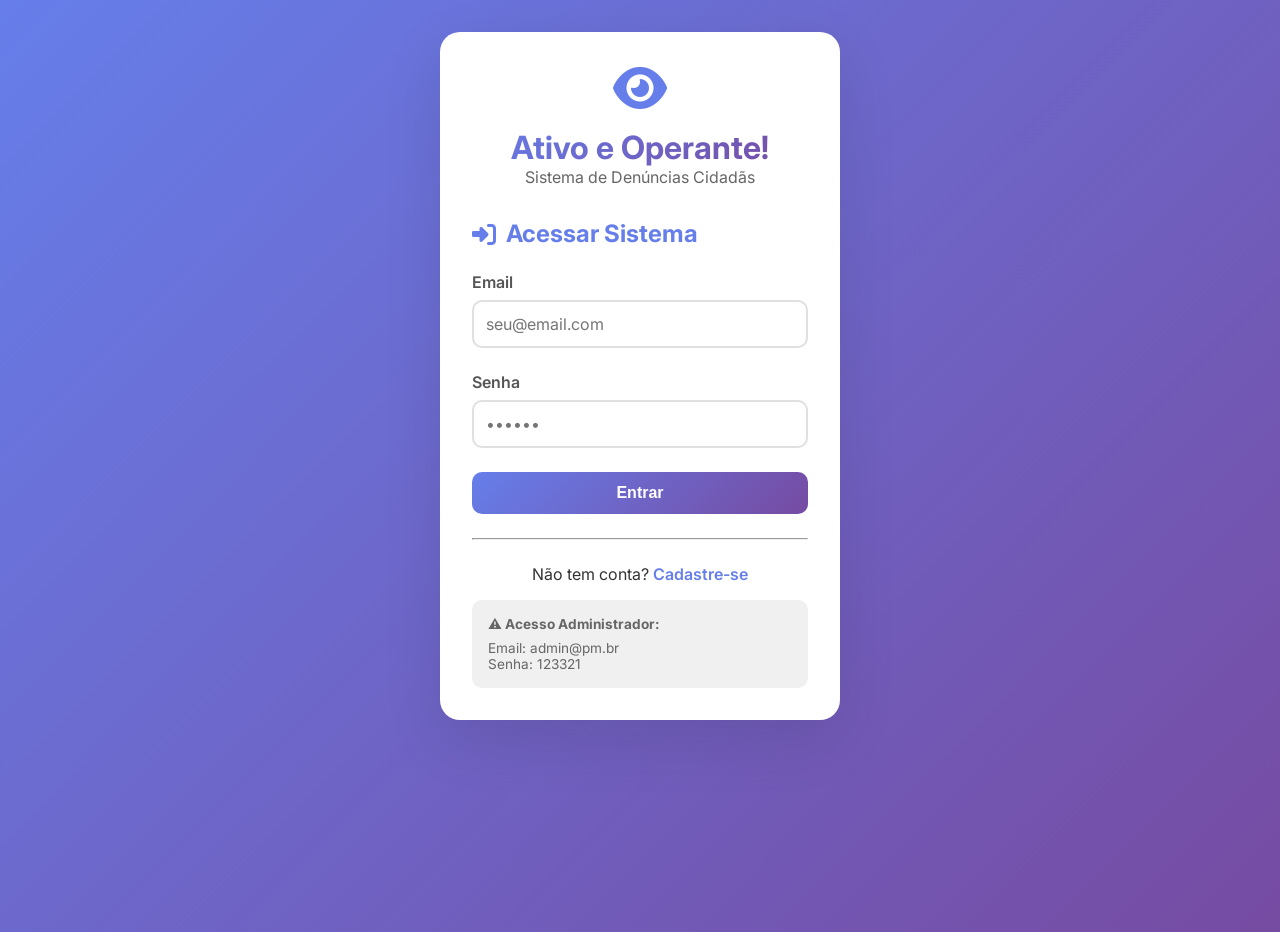
==== src/main/resources/static/index.html @ 414731d9 "feat: criação do front bem cru, preciso de validações dos campos e adição de fotos ao cadastrar denú" ====
<!DOCTYPE html>
<html lang="pt-BR">
<head>
    <meta charset="UTF-8">
    <meta name="viewport" content="width=device-width, initial-scale=1.0">
    <title>Ativo e Operante! - Login</title>
    <link href="https://fonts.googleapis.com/css2?family=Inter:wght@300;400;500;600;700;800&display=swap" rel="stylesheet">
    <link rel="stylesheet" href="https://cdnjs.cloudflare.com/ajax/libs/font-awesome/6.4.0/css/all.min.css">
    <link rel="stylesheet" href="css/style.css">
</head>
<body>
<div class="container">
    <div id="globalAlert" class="alert"></div>
    <div id="loading" class="loading hidden"><i class="fas fa-spinner"></i> Carregando...</div>

    <!-- Tela de Login -->
    <div id="loginScreen">
        <div class="card" style="max-width: 400px; margin: 0 auto;">
            <div style="text-align: center; margin-bottom: 2rem;">
                <i class="fas fa-eye" style="font-size: 3rem; color: #667eea;"></i>
                <h1 style="margin-top: 1rem; background: linear-gradient(135deg, #667eea 0%, #764ba2 100%); -webkit-background-clip: text; -webkit-text-fill-color: transparent;">Ativo e Operante!</h1>
                <p style="color: #666;">Sistema de Denúncias Cidadãs</p>
            </div>

            <h2 style="text-align: center; margin-bottom: 1.5rem;">
                <i class="fas fa-sign-in-alt"></i> Acessar Sistema
            </h2>

            <form id="loginForm">
                <div class="form-group">
                    <label>Email</label>
                    <input type="email" id="loginEmail" placeholder="seu@email.com" required>
                </div>
                <div class="form-group">
                    <label>Senha</label>
                    <input type="password" id="loginSenha" placeholder="••••••" required>
                </div>
                <button type="submit" class="btn-primary" style="width: 100%;">Entrar</button>
            </form>

            <hr style="margin: 1.5rem 0;">

            <p style="text-align: center;">
                Não tem conta? <a href="#" onclick="showRegister()" style="color: #667eea; text-decoration: none; font-weight: 600;">Cadastre-se</a>
            </p>

            <div style="margin-top: 1rem; padding: 1rem; background: #f0f0f0; border-radius: 10px; font-size: 0.85rem;">
                <p style="color: #666; margin-bottom: 0.5rem;"><strong>⚠️ Acesso Administrador:</strong></p>
                <p style="color: #666;">Email: admin@pm.br<br>Senha: 123321</p>
            </div>
        </div>
    </div>

    <!-- Tela de Cadastro -->
    <div id="registerScreen" class="hidden">
        <div class="card" style="max-width: 450px; margin: 0 auto;">
            <div style="text-align: center; margin-bottom: 2rem;">
                <i class="fas fa-user-plus" style="font-size: 3rem; color: #667eea;"></i>
                <h2 style="margin-top: 1rem; color: #667eea;">Cadastro de Cidadão</h2>
            </div>

            <form id="registerForm">
                <div class="form-group">
                    <label>CPF</label>
                    <input type="text" id="registerCpf" placeholder="000.000.000-00" required
                           oninput="this.value = this.value.replace(/[^0-9]/g, '').replace(/(\d{3})(\d{3})(\d{3})(\d{2})/, '$1.$2.$3-$4')"
                           maxlength="14">
                </div>
                <div class="form-group">
                    <label>Email</label>
                    <input type="email" id="registerEmail" placeholder="seu@email.com" required>
                </div>
                <div class="form-group">
                    <label>Senha</label>
                    <input type="password" id="registerSenha" placeholder="••••••" required>
                </div>
                <div class="form-group">
                    <label>Confirmar Senha</label>
                    <input type="password" id="registerConfirmSenha" placeholder="••••••" required>
                </div>
                <button type="submit" class="btn-primary" style="width: 100%;">Cadastrar</button>
            </form>

            <hr style="margin: 1.5rem 0;">

            <p style="text-align: center;">
                Já tem conta? <a href="#" onclick="showLogin()" style="color: #667eea; text-decoration: none; font-weight: 600;">Faça login</a>
            </p>
        </div>
    </div>
</div>

<script src="js/utils.js"></script>
<script src="js/api.js"></script>
<script src="js/auth.js"></script>
<script>
    // Controle de telas
    function showLogin() {
        document.getElementById('loginScreen').classList.remove('hidden');
        document.getElementById('registerScreen').classList.add('hidden');
    }

    function showRegister() {
        document.getElementById('loginScreen').classList.add('hidden');
        document.getElementById('registerScreen').classList.remove('hidden');
    }

    // Login
    document.getElementById('loginForm').addEventListener('submit', async (e) => {
        e.preventDefault();
        const email = document.getElementById('loginEmail').value;
        const senha = document.getElementById('loginSenha').value;
        await login(email, senha);
    });

    // Cadastro
    document.getElementById('registerForm').addEventListener('submit', async (e) => {
        e.preventDefault();
        const cpf = document.getElementById('registerCpf').value.replace(/[^0-9]/g, '');
        const email = document.getElementById('registerEmail').value;
        const senha = document.getElementById('registerSenha').value;
        const confirmSenha = document.getElementById('registerConfirmSenha').value;

        if (senha !== confirmSenha) {
            showAlert('As senhas não coincidem!', 'error');
            return;
        }

        if (cpf.length !== 11) {
            showAlert('CPF inválido!', 'error');
            return;
        }

        await register(cpf, email, senha);
    });

    // Verificar se já está logado
    const savedToken = localStorage.getItem('token');
    const savedEmail = localStorage.getItem('userEmail');
    if (savedToken && savedEmail) {
        authToken = savedToken;
        userEmail = savedEmail;
        if (savedEmail === 'admin@pm.br') {
            window.location.href = 'admin.html';
        } else {
            window.location.href = 'cidadao.html';
        }
    }
</script>
</body>
</html>
---- src/main/resources/static/css/style.css ----
* {
    margin: 0;
    padding: 0;
    box-sizing: border-box;
}

body {
    font-family: 'Inter', sans-serif;
    background: linear-gradient(135deg, #667eea 0%, #764ba2 100%);
    min-height: 100vh;
    color: #333;
}

/* Header */
.header {
    background: white;
    box-shadow: 0 2px 10px rgba(0,0,0,0.1);
    position: sticky;
    top: 0;
    z-index: 1000;
}

.nav-container {
    max-width: 1200px;
    margin: 0 auto;
    padding: 1rem 2rem;
    display: flex;
    justify-content: space-between;
    align-items: center;
}

.logo {
    display: flex;
    align-items: center;
    gap: 10px;
    font-size: 1.5rem;
    font-weight: 800;
    background: linear-gradient(135deg, #667eea 0%, #764ba2 100%);
    -webkit-background-clip: text;
    -webkit-text-fill-color: transparent;
    background-clip: text;
}

.logo i {
    font-size: 2rem;
    background: none;
    -webkit-text-fill-color: #667eea;
}

.nav-links {
    display: flex;
    gap: 2rem;
    align-items: center;
}

.nav-links a {
    text-decoration: none;
    color: #666;
    font-weight: 500;
    transition: color 0.3s;
    cursor: pointer;
}

.nav-links a:hover {
    color: #667eea;
}

.btn-logout {
    background: #f44336;
    color: white;
    border: none;
    padding: 0.5rem 1rem;
    border-radius: 8px;
    cursor: pointer;
    font-weight: 600;
    transition: transform 0.2s;
}

.btn-logout:hover {
    transform: translateY(-2px);
}

/* Container Principal */
.container {
    max-width: 1200px;
    margin: 2rem auto;
    padding: 0 2rem;
}

/* Cards e Forms */
.card {
    background: white;
    border-radius: 20px;
    padding: 2rem;
    box-shadow: 0 20px 60px rgba(0,0,0,0.1);
    margin-bottom: 2rem;
}

.card h2 {
    color: #667eea;
    margin-bottom: 1.5rem;
    display: flex;
    align-items: center;
    gap: 10px;
}

.form-group {
    margin-bottom: 1.5rem;
}

label {
    display: block;
    margin-bottom: 0.5rem;
    font-weight: 600;
    color: #555;
}

input, select, textarea {
    width: 100%;
    padding: 0.75rem;
    border: 2px solid #e0e0e0;
    border-radius: 10px;
    font-size: 1rem;
    transition: border-color 0.3s;
    font-family: 'Inter', sans-serif;
}

input:focus, select:focus, textarea:focus {
    outline: none;
    border-color: #667eea;
}

textarea {
    resize: vertical;
    min-height: 100px;
}

.btn-primary {
    background: linear-gradient(135deg, #667eea 0%, #764ba2 100%);
    color: white;
    border: none;
    padding: 0.75rem 1.5rem;
    border-radius: 10px;
    font-size: 1rem;
    font-weight: 600;
    cursor: pointer;
    transition: transform 0.2s;
}

.btn-primary:hover {
    transform: translateY(-2px);
}

.btn-danger {
    background: #f44336;
    color: white;
    border: none;
    padding: 0.5rem 1rem;
    border-radius: 8px;
    cursor: pointer;
    font-size: 0.9rem;
    transition: transform 0.2s;
}

.btn-danger:hover {
    transform: translateY(-2px);
}

.btn-info {
    background: #2196F3;
    color: white;
    border: none;
    padding: 0.5rem 1rem;
    border-radius: 8px;
    cursor: pointer;
    font-size: 0.9rem;
    transition: transform 0.2s;
}

.btn-info:hover {
    transform: translateY(-2px);
}

.btn-secondary {
    background: #6c757d;
    color: white;
    border: none;
    padding: 0.5rem 1rem;
    border-radius: 8px;
    cursor: pointer;
    font-size: 0.9rem;
    transition: transform 0.2s;
}

/* Grid de Denúncias */
.denuncias-grid {
    display: grid;
    grid-template-columns: repeat(auto-fill, minmax(350px, 1fr));
    gap: 1.5rem;
    margin-top: 1rem;
}

.denuncia-card {
    background: #f8f9fa;
    border-radius: 15px;
    padding: 1.5rem;
    border-left: 5px solid #667eea;
    transition: transform 0.3s;
}

.denuncia-card:hover {
    transform: translateY(-5px);
    box-shadow: 0 10px 30px rgba(0,0,0,0.1);
}

.urgencia {
    display: inline-block;
    padding: 0.25rem 0.75rem;
    border-radius: 20px;
    font-size: 0.85rem;
    font-weight: 600;
    margin-bottom: 1rem;
}

.urgencia-1 { background: #4caf50; color: white; }
.urgencia-2 { background: #8bc34a; color: white; }
.urgencia-3 { background: #ffc107; color: #333; }
.urgencia-4 { background: #ff9800; color: white; }
.urgencia-5 { background: #f44336; color: white; }

.denuncia-titulo {
    font-size: 1.2rem;
    font-weight: 700;
    margin-bottom: 0.5rem;
    color: #333;
}

.denuncia-descricao {
    color: #666;
    margin-bottom: 1rem;
    line-height: 1.5;
}

.denuncia-meta {
    font-size: 0.85rem;
    color: #999;
    margin-top: 1rem;
    padding-top: 1rem;
    border-top: 1px solid #e0e0e0;
}

.feedback {
    background: #e3f2fd;
    padding: 0.75rem;
    border-radius: 10px;
    margin-top: 1rem;
    font-size: 0.9rem;
    border-left: 3px solid #2196F3;
}

/* Alertas */
.alert {
    padding: 1rem;
    border-radius: 10px;
    margin-bottom: 1rem;
    display: none;
    animation: slideIn 0.3s ease;
}

@keyframes slideIn {
    from {
        transform: translateY(-20px);
        opacity: 0;
    }
    to {
        transform: translateY(0);
        opacity: 1;
    }
}

.alert-success {
    background: #d4edda;
    color: #155724;
    border: 1px solid #c3e6cb;
}

.alert-error {
    background: #f8d7da;
    color: #721c24;
    border: 1px solid #f5c6cb;
}

/* Modal */
.modal {
    display: none;
    position: fixed;
    top: 0;
    left: 0;
    width: 100%;
    height: 100%;
    background: rgba(0,0,0,0.5);
    z-index: 2000;
    justify-content: center;
    align-items: center;
    animation: fadeIn 0.3s ease;
}

@keyframes fadeIn {
    from { opacity: 0; }
    to { opacity: 1; }
}

.modal-content {
    background: white;
    padding: 2rem;
    border-radius: 20px;
    max-width: 500px;
    width: 90%;
    animation: slideUp 0.3s ease;
}

@keyframes slideUp {
    from {
        transform: translateY(50px);
        opacity: 0;
    }
    to {
        transform: translateY(0);
        opacity: 1;
    }
}

.modal-content h3 {
    margin-bottom: 1rem;
    color: #667eea;
}

.modal-buttons {
    display: flex;
    gap: 1rem;
    margin-top: 1rem;
}

/* Tabs */
.tabs {
    display: flex;
    gap: 1rem;
    border-bottom: 2px solid #e0e0e0;
    margin-bottom: 2rem;
}

.tab {
    padding: 0.75rem 1.5rem;
    cursor: pointer;
    border: none;
    background: none;
    font-weight: 600;
    color: #666;
    transition: all 0.3s;
}

.tab.active {
    color: #667eea;
    border-bottom: 2px solid #667eea;
    margin-bottom: -2px;
}

/* Loading */
.loading {
    text-align: center;
    padding: 2rem;
}

.loading i {
    font-size: 2rem;
    color: #667eea;
    animation: spin 1s linear infinite;
}

@keyframes spin {
    from { transform: rotate(0deg); }
    to { transform: rotate(360deg); }
}

.hidden {
    display: none;
}

/* Range Input */
input[type="range"] {
    width: calc(100% - 50px);
    display: inline-block;
    margin-right: 10px;
}

#urgenciaValue {
    display: inline-block;
    width: 40px;
    text-align: center;
    font-weight: bold;
    color: #667eea;
}

/* Responsive */
@media (max-width: 768px) {
    .nav-container {
        flex-direction: column;
        gap: 1rem;
    }

    .denuncias-grid {
        grid-template-columns: 1fr;
    }

    .tabs {
        flex-wrap: wrap;
    }

    .container {
        padding: 0 1rem;
    }
}

/* Stats Cards */
.stats-grid {
    display: grid;
    grid-template-columns: repeat(auto-fit, minmax(200px, 1fr));
    gap: 1rem;
    margin-bottom: 2rem;
}

.stat-card {
    background: linear-gradient(135deg, #667eea 0%, #764ba2 100%);
    color: white;
    padding: 1.5rem;
    border-radius: 15px;
    text-align: center;
}

.stat-card i {
    font-size: 2rem;
    margin-bottom: 0.5rem;
}

.stat-card .number {
    font-size: 2rem;
    font-weight: bold;
}

.stat-card .label {
    font-size: 0.9rem;
    opacity: 0.9;
}

/* Empty State */
.empty-state {
    text-align: center;
    padding: 3rem;
    color: #999;
}

.empty-state i {
    font-size: 4rem;
    margin-bottom: 1rem;
}
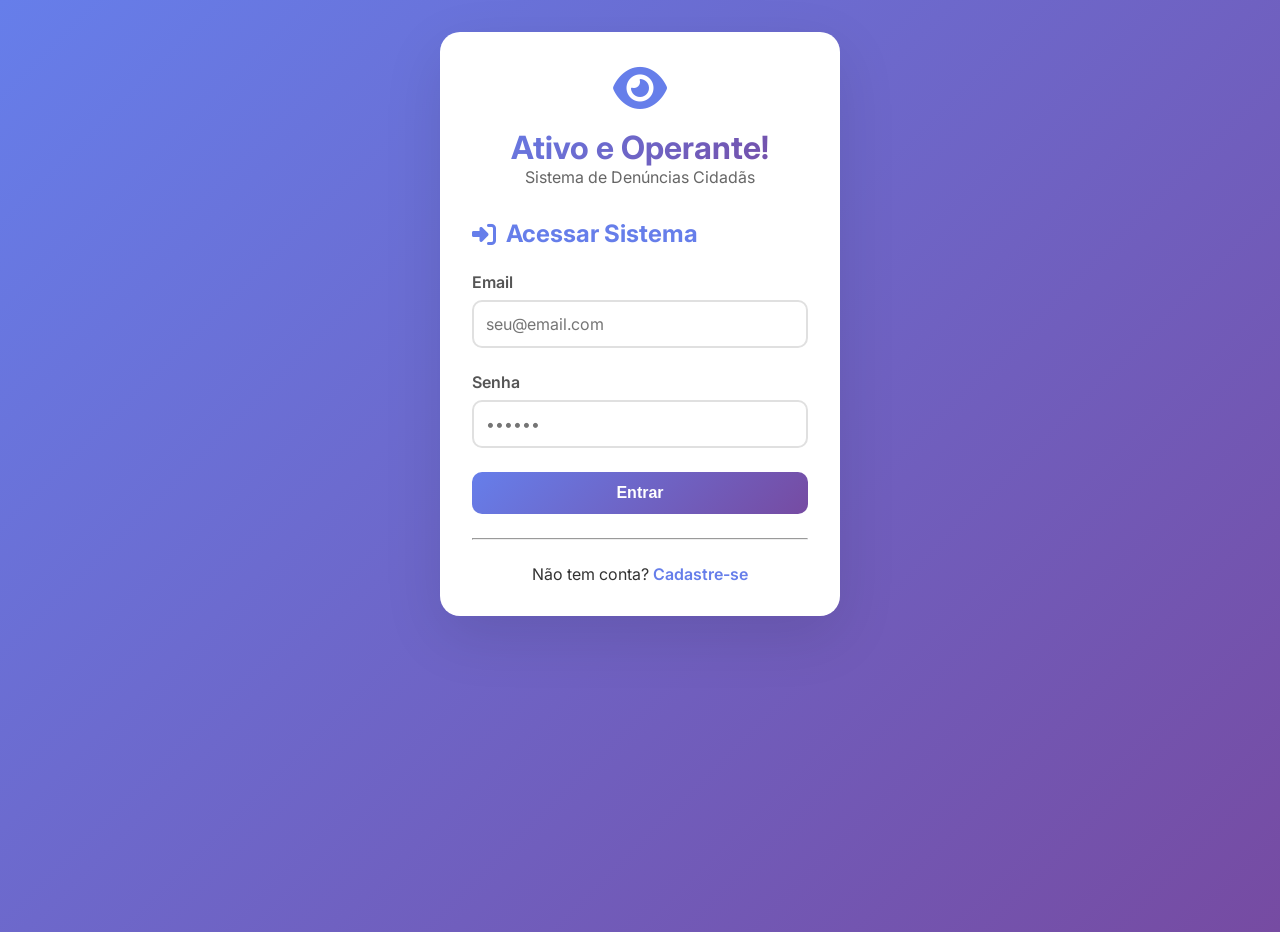
==== commit 0b4430f1: "feature: corrige alguns campos que estavam undefined e adiciona cadastro de fotos" ====
--- a/src/main/resources/static/index.html
+++ b/src/main/resources/static/index.html
@@ -43,11 +43,6 @@
             <p style="text-align: center;">
                 Não tem conta? <a href="#" onclick="showRegister()" style="color: #667eea; text-decoration: none; font-weight: 600;">Cadastre-se</a>
             </p>
-
-            <div style="margin-top: 1rem; padding: 1rem; background: #f0f0f0; border-radius: 10px; font-size: 0.85rem;">
-                <p style="color: #666; margin-bottom: 0.5rem;"><strong>⚠️ Acesso Administrador:</strong></p>
-                <p style="color: #666;">Email: admin@pm.br<br>Senha: 123321</p>
-            </div>
         </div>
     </div>
 
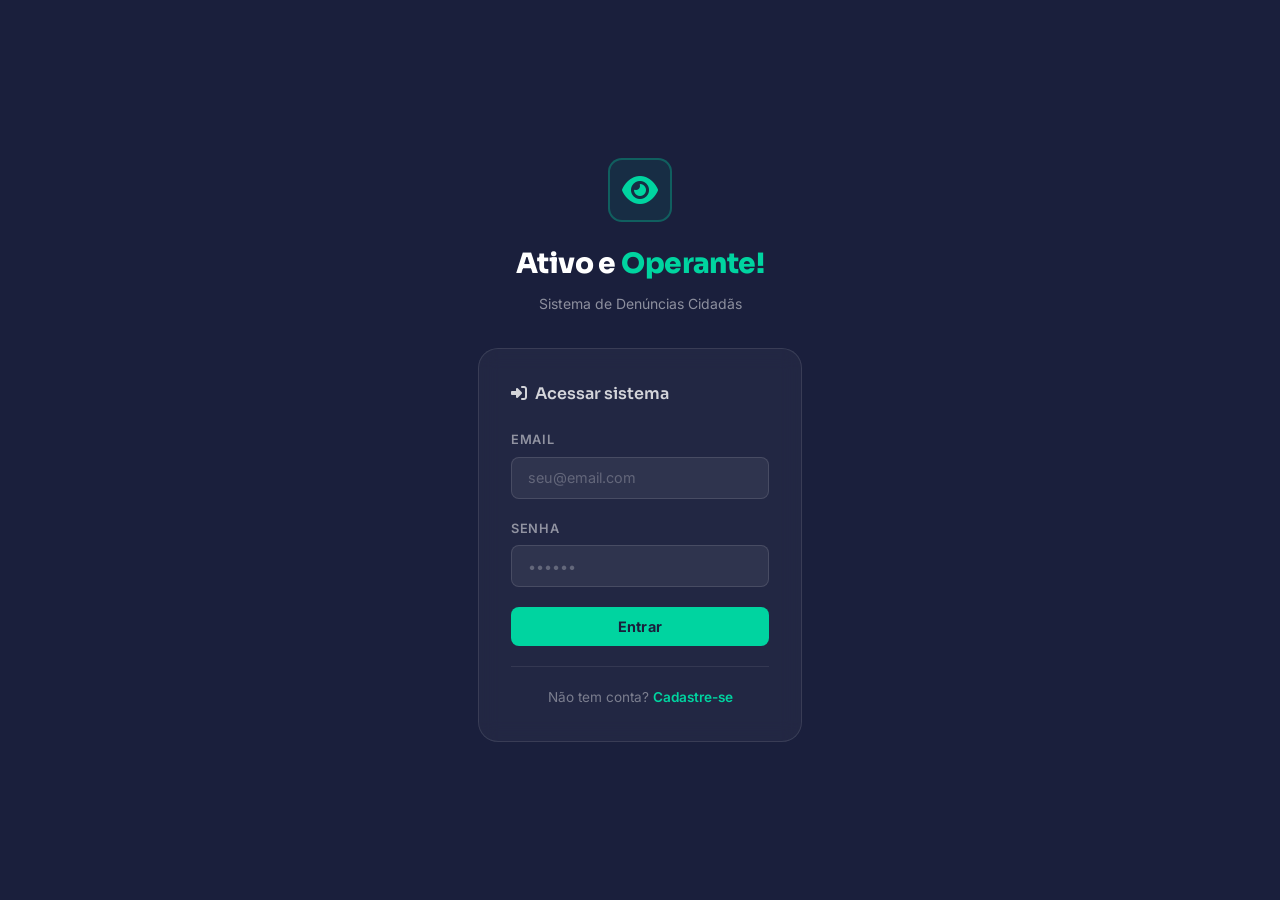
==== commit 7aeb0bb9: "style: refinando o css e html do projeto" ====
--- a/src/main/resources/static/index.html
+++ b/src/main/resources/static/index.html
@@ -3,29 +3,28 @@
 <head>
     <meta charset="UTF-8">
     <meta name="viewport" content="width=device-width, initial-scale=1.0">
-    <title>Ativo e Operante! - Login</title>
-    <link href="https://fonts.googleapis.com/css2?family=Inter:wght@300;400;500;600;700;800&display=swap" rel="stylesheet">
+    <title>Ativo e Operante!</title>
+    <link href="https://fonts.googleapis.com/css2?family=Sora:wght@400;600;700;800&family=Inter:wght@300;400;500;600&display=swap" rel="stylesheet">
     <link rel="stylesheet" href="https://cdnjs.cloudflare.com/ajax/libs/font-awesome/6.4.0/css/all.min.css">
     <link rel="stylesheet" href="css/style.css">
 </head>
-<body>
+<body class="login-page">
 <div class="container">
     <div id="globalAlert" class="alert"></div>
     <div id="loading" class="loading hidden"><i class="fas fa-spinner"></i> Carregando...</div>
 
-    <!-- Tela de Login -->
+    <!-- Login -->
     <div id="loginScreen">
-        <div class="card" style="max-width: 400px; margin: 0 auto;">
-            <div style="text-align: center; margin-bottom: 2rem;">
-                <i class="fas fa-eye" style="font-size: 3rem; color: #667eea;"></i>
-                <h1 style="margin-top: 1rem; background: linear-gradient(135deg, #667eea 0%, #764ba2 100%); -webkit-background-clip: text; -webkit-text-fill-color: transparent;">Ativo e Operante!</h1>
-                <p style="color: #666;">Sistema de Denúncias Cidadãs</p>
+        <div class="login-hero">
+            <div class="brand-icon">
+                <i class="fas fa-eye"></i>
             </div>
+            <h1>Ativo e <span>Operante!</span></h1>
+            <p>Sistema de Denúncias Cidadãs</p>
+        </div>
 
-            <h2 style="text-align: center; margin-bottom: 1.5rem;">
-                <i class="fas fa-sign-in-alt"></i> Acessar Sistema
-            </h2>
-
+        <div class="login-card">
+            <h2><i class="fas fa-sign-in-alt"></i> Acessar sistema</h2>
             <form id="loginForm">
                 <div class="form-group">
                     <label>Email</label>
@@ -35,25 +34,27 @@
                     <label>Senha</label>
                     <input type="password" id="loginSenha" placeholder="••••••" required>
                 </div>
-                <button type="submit" class="btn-primary" style="width: 100%;">Entrar</button>
+                <button type="submit" class="btn-primary">Entrar</button>
             </form>
 
-            <hr style="margin: 1.5rem 0;">
+            <hr>
 
-            <p style="text-align: center;">
-                Não tem conta? <a href="#" onclick="showRegister()" style="color: #667eea; text-decoration: none; font-weight: 600;">Cadastre-se</a>
-            </p>
+            <p>Não tem conta? <a href="#" onclick="showRegister()">Cadastre-se</a></p>
         </div>
     </div>
 
-    <!-- Tela de Cadastro -->
+    <!-- Cadastro -->
     <div id="registerScreen" class="hidden">
-        <div class="card" style="max-width: 450px; margin: 0 auto;">
-            <div style="text-align: center; margin-bottom: 2rem;">
-                <i class="fas fa-user-plus" style="font-size: 3rem; color: #667eea;"></i>
-                <h2 style="margin-top: 1rem; color: #667eea;">Cadastro de Cidadão</h2>
+        <div class="login-hero">
+            <div class="brand-icon">
+                <i class="fas fa-user-plus"></i>
             </div>
+            <h1>Criar <span>conta</span></h1>
+            <p>Cadastro de cidadão</p>
+        </div>
 
+        <div class="login-card">
+            <h2><i class="fas fa-id-card"></i> Seus dados</h2>
             <form id="registerForm">
                 <div class="form-group">
                     <label>CPF</label>
@@ -70,17 +71,15 @@
                     <input type="password" id="registerSenha" placeholder="••••••" required>
                 </div>
                 <div class="form-group">
-                    <label>Confirmar Senha</label>
+                    <label>Confirmar senha</label>
                     <input type="password" id="registerConfirmSenha" placeholder="••••••" required>
                 </div>
-                <button type="submit" class="btn-primary" style="width: 100%;">Cadastrar</button>
+                <button type="submit" class="btn-primary">Criar conta</button>
             </form>
 
-            <hr style="margin: 1.5rem 0;">
+            <hr>
 
-            <p style="text-align: center;">
-                Já tem conta? <a href="#" onclick="showLogin()" style="color: #667eea; text-decoration: none; font-weight: 600;">Faça login</a>
-            </p>
+            <p>Já tem conta? <a href="#" onclick="showLogin()">Fazer login</a></p>
         </div>
     </div>
 </div>
@@ -89,7 +88,6 @@
 <script src="js/api.js"></script>
 <script src="js/auth.js"></script>
 <script>
-    // Controle de telas
     function showLogin() {
         document.getElementById('loginScreen').classList.remove('hidden');
         document.getElementById('registerScreen').classList.add('hidden');
@@ -100,7 +98,6 @@
         document.getElementById('registerScreen').classList.remove('hidden');
     }
 
-    // Login
     document.getElementById('loginForm').addEventListener('submit', async (e) => {
         e.preventDefault();
         const email = document.getElementById('loginEmail').value;
@@ -108,7 +105,6 @@
         await login(email, senha);
     });
 
-    // Cadastro
     document.getElementById('registerForm').addEventListener('submit', async (e) => {
         e.preventDefault();
         const cpf = document.getElementById('registerCpf').value.replace(/[^0-9]/g, '');
@@ -116,30 +112,18 @@
         const senha = document.getElementById('registerSenha').value;
         const confirmSenha = document.getElementById('registerConfirmSenha').value;
 
-        if (senha !== confirmSenha) {
-            showAlert('As senhas não coincidem!', 'error');
-            return;
-        }
-
-        if (cpf.length !== 11) {
-            showAlert('CPF inválido!', 'error');
-            return;
-        }
+        if (senha !== confirmSenha) { showAlert('As senhas não coincidem!', 'error'); return; }
+        if (cpf.length !== 11) { showAlert('CPF inválido!', 'error'); return; }
 
         await register(cpf, email, senha);
     });
 
-    // Verificar se já está logado
     const savedToken = localStorage.getItem('token');
     const savedEmail = localStorage.getItem('userEmail');
     if (savedToken && savedEmail) {
         authToken = savedToken;
         userEmail = savedEmail;
-        if (savedEmail === 'admin@pm.br') {
-            window.location.href = 'admin.html';
-        } else {
-            window.location.href = 'cidadao.html';
-        }
+        window.location.href = savedEmail === 'admin@pm.br' ? 'admin.html' : 'cidadao.html';
     }
 </script>
 </body>
--- a/src/main/resources/static/css/style.css
+++ b/src/main/resources/static/css/style.css
@@ -1,465 +1,719 @@
-* {
-    margin: 0;
-    padding: 0;
-    box-sizing: border-box;
-}
+@import url('https://fonts.googleapis.com/css2?family=Sora:wght@400;600;700;800&family=Inter:wght@300;400;500;600&display=swap');
+
+/* ── Reset & Base ── */
+*, *::before, *::after { margin: 0; padding: 0; box-sizing: border-box; }
+
+:root {
+  --navy:      #1a1f3c;
+  --navy-mid:  #252b4a;
+  --navy-soft: #2e3660;
+  --accent:    #00d4a0;
+  --accent-dim:#00b389;
+  --accent-bg: rgba(0, 212, 160, 0.08);
+  --text-1:    #0f1123;
+  --text-2:    #4a5068;
+  --text-3:    #8b90a7;
+  --surface:   #ffffff;
+  --surface-2: #f5f6fa;
+  --surface-3: #eef0f8;
+  --border:    #e2e4f0;
+  --red:       #f04438;
+  --orange:    #f79009;
+  --yellow:    #eacd47;
+  --green-mid: #12b76a;
+  --blue:      #2e6ee6;
+  --radius-sm: 8px;
+  --radius-md: 14px;
+  --radius-lg: 20px;
+  --shadow-sm: 0 1px 4px rgba(26,31,60,.06);
+  --shadow-md: 0 4px 20px rgba(26,31,60,.10);
+  --shadow-lg: 0 12px 48px rgba(26,31,60,.14);
+}
+
+html { scroll-behavior: smooth; }
 
 body {
-    font-family: 'Inter', sans-serif;
-    background: linear-gradient(135deg, #667eea 0%, #764ba2 100%);
-    min-height: 100vh;
-    color: #333;
-}
-
-/* Header */
+  font-family: 'Inter', sans-serif;
+  background: var(--surface-2);
+  color: var(--text-1);
+  min-height: 100vh;
+  font-size: 15px;
+  line-height: 1.6;
+}
+
+/* ── Header ── */
 .header {
-    background: white;
-    box-shadow: 0 2px 10px rgba(0,0,0,0.1);
-    position: sticky;
-    top: 0;
-    z-index: 1000;
+  background: var(--navy);
+  position: sticky;
+  top: 0;
+  z-index: 1000;
+  border-bottom: 1px solid rgba(255,255,255,.06);
 }
 
 .nav-container {
-    max-width: 1200px;
-    margin: 0 auto;
-    padding: 1rem 2rem;
-    display: flex;
-    justify-content: space-between;
-    align-items: center;
+  max-width: 1200px;
+  margin: 0 auto;
+  padding: .9rem 2rem;
+  display: flex;
+  justify-content: space-between;
+  align-items: center;
 }
 
 .logo {
-    display: flex;
-    align-items: center;
-    gap: 10px;
-    font-size: 1.5rem;
-    font-weight: 800;
-    background: linear-gradient(135deg, #667eea 0%, #764ba2 100%);
-    -webkit-background-clip: text;
-    -webkit-text-fill-color: transparent;
-    background-clip: text;
+  display: flex;
+  align-items: center;
+  gap: 10px;
+  font-family: 'Sora', sans-serif;
+  font-size: 1.15rem;
+  font-weight: 700;
+  color: #fff;
+  letter-spacing: -.01em;
 }
 
 .logo i {
-    font-size: 2rem;
-    background: none;
-    -webkit-text-fill-color: #667eea;
+  color: var(--accent);
+  font-size: 1.4rem;
+}
+
+.logo span em {
+  font-style: normal;
+  color: var(--accent);
 }
 
 .nav-links {
-    display: flex;
-    gap: 2rem;
-    align-items: center;
+  display: flex;
+  gap: .25rem;
+  align-items: center;
 }
 
 .nav-links a {
-    text-decoration: none;
-    color: #666;
-    font-weight: 500;
-    transition: color 0.3s;
-    cursor: pointer;
+  text-decoration: none;
+  color: rgba(255,255,255,.65);
+  font-size: .875rem;
+  font-weight: 500;
+  padding: .45rem .9rem;
+  border-radius: var(--radius-sm);
+  cursor: pointer;
+  transition: color .2s, background .2s;
 }
 
 .nav-links a:hover {
-    color: #667eea;
+  color: #fff;
+  background: rgba(255,255,255,.08);
 }
 
 .btn-logout {
-    background: #f44336;
-    color: white;
-    border: none;
-    padding: 0.5rem 1rem;
-    border-radius: 8px;
-    cursor: pointer;
-    font-weight: 600;
-    transition: transform 0.2s;
+  background: transparent;
+  color: rgba(255,255,255,.55);
+  border: 1px solid rgba(255,255,255,.18);
+  padding: .4rem 1rem;
+  border-radius: var(--radius-sm);
+  cursor: pointer;
+  font-size: .875rem;
+  font-weight: 500;
+  transition: all .2s;
+  margin-left: .5rem;
 }
 
 .btn-logout:hover {
-    transform: translateY(-2px);
-}
-
-/* Container Principal */
+  background: rgba(240,68,56,.15);
+  border-color: rgba(240,68,56,.4);
+  color: #fca5a5;
+}
+
+/* ── Page wrapper ── */
 .container {
-    max-width: 1200px;
-    margin: 2rem auto;
-    padding: 0 2rem;
-}
-
-/* Cards e Forms */
+  max-width: 1200px;
+  margin: 0 auto;
+  padding: 2rem 2rem 4rem;
+}
+
+/* ── Cards ── */
 .card {
-    background: white;
-    border-radius: 20px;
-    padding: 2rem;
-    box-shadow: 0 20px 60px rgba(0,0,0,0.1);
-    margin-bottom: 2rem;
+  background: var(--surface);
+  border-radius: var(--radius-lg);
+  padding: 2rem;
+  box-shadow: var(--shadow-md);
+  border: 1px solid var(--border);
+  margin-bottom: 1.5rem;
 }
 
 .card h2 {
-    color: #667eea;
-    margin-bottom: 1.5rem;
-    display: flex;
-    align-items: center;
-    gap: 10px;
-}
-
-.form-group {
-    margin-bottom: 1.5rem;
-}
+  font-family: 'Sora', sans-serif;
+  font-size: 1.15rem;
+  font-weight: 700;
+  color: var(--navy);
+  margin-bottom: 1.5rem;
+  display: flex;
+  align-items: center;
+  gap: 10px;
+}
+
+.card h2 i { color: var(--accent); }
+
+/* ── Forms ── */
+.form-group { margin-bottom: 1.25rem; }
 
 label {
-    display: block;
-    margin-bottom: 0.5rem;
-    font-weight: 600;
-    color: #555;
+  display: block;
+  margin-bottom: .4rem;
+  font-size: .8rem;
+  font-weight: 600;
+  color: var(--text-2);
+  text-transform: uppercase;
+  letter-spacing: .05em;
 }
 
 input, select, textarea {
-    width: 100%;
-    padding: 0.75rem;
-    border: 2px solid #e0e0e0;
-    border-radius: 10px;
-    font-size: 1rem;
-    transition: border-color 0.3s;
-    font-family: 'Inter', sans-serif;
+  width: 100%;
+  padding: .7rem 1rem;
+  border: 1.5px solid var(--border);
+  border-radius: var(--radius-sm);
+  font-size: .9rem;
+  font-family: 'Inter', sans-serif;
+  color: var(--text-1);
+  background: var(--surface);
+  transition: border-color .2s, box-shadow .2s;
 }
 
 input:focus, select:focus, textarea:focus {
-    outline: none;
-    border-color: #667eea;
+  outline: none;
+  border-color: var(--accent);
+  box-shadow: 0 0 0 3px rgba(0,212,160,.12);
 }
 
 textarea {
-    resize: vertical;
-    min-height: 100px;
-}
-
+  resize: vertical;
+  min-height: 100px;
+}
+
+input[type="file"] {
+  padding: .55rem .8rem;
+  background: var(--surface-2);
+  cursor: pointer;
+}
+
+/* ── Buttons ── */
 .btn-primary {
-    background: linear-gradient(135deg, #667eea 0%, #764ba2 100%);
-    color: white;
-    border: none;
-    padding: 0.75rem 1.5rem;
-    border-radius: 10px;
-    font-size: 1rem;
-    font-weight: 600;
-    cursor: pointer;
-    transition: transform 0.2s;
+  background: var(--accent);
+  color: var(--navy);
+  border: none;
+  padding: .7rem 1.5rem;
+  border-radius: var(--radius-sm);
+  font-size: .9rem;
+  font-weight: 700;
+  font-family: 'Inter', sans-serif;
+  cursor: pointer;
+  transition: background .2s, transform .15s, box-shadow .2s;
+  letter-spacing: .01em;
 }
 
 .btn-primary:hover {
-    transform: translateY(-2px);
+  background: var(--accent-dim);
+  transform: translateY(-1px);
+  box-shadow: 0 4px 14px rgba(0,212,160,.35);
 }
 
 .btn-danger {
-    background: #f44336;
-    color: white;
-    border: none;
-    padding: 0.5rem 1rem;
-    border-radius: 8px;
-    cursor: pointer;
-    font-size: 0.9rem;
-    transition: transform 0.2s;
+  background: transparent;
+  color: var(--red);
+  border: 1.5px solid rgba(240,68,56,.3);
+  padding: .45rem 1rem;
+  border-radius: var(--radius-sm);
+  cursor: pointer;
+  font-size: .85rem;
+  font-weight: 600;
+  font-family: 'Inter', sans-serif;
+  transition: all .2s;
 }
 
 .btn-danger:hover {
-    transform: translateY(-2px);
+  background: rgba(240,68,56,.08);
+  border-color: var(--red);
 }
 
 .btn-info {
-    background: #2196F3;
-    color: white;
-    border: none;
-    padding: 0.5rem 1rem;
-    border-radius: 8px;
-    cursor: pointer;
-    font-size: 0.9rem;
-    transition: transform 0.2s;
+  background: transparent;
+  color: var(--blue);
+  border: 1.5px solid rgba(46,110,230,.3);
+  padding: .45rem 1rem;
+  border-radius: var(--radius-sm);
+  cursor: pointer;
+  font-size: .85rem;
+  font-weight: 600;
+  font-family: 'Inter', sans-serif;
+  transition: all .2s;
 }
 
 .btn-info:hover {
-    transform: translateY(-2px);
+  background: rgba(46,110,230,.08);
+  border-color: var(--blue);
 }
 
 .btn-secondary {
-    background: #6c757d;
-    color: white;
-    border: none;
-    padding: 0.5rem 1rem;
-    border-radius: 8px;
-    cursor: pointer;
-    font-size: 0.9rem;
-    transition: transform 0.2s;
-}
-
-/* Grid de Denúncias */
+  background: transparent;
+  color: var(--text-2);
+  border: 1.5px solid var(--border);
+  padding: .45rem 1rem;
+  border-radius: var(--radius-sm);
+  cursor: pointer;
+  font-size: .85rem;
+  font-weight: 600;
+  font-family: 'Inter', sans-serif;
+  transition: all .2s;
+}
+
+.btn-secondary:hover { background: var(--surface-2); }
+
+/* ── Urgência badges ── */
+.urgencia {
+  display: inline-flex;
+  align-items: center;
+  gap: 5px;
+  padding: .25rem .75rem;
+  border-radius: 99px;
+  font-size: .75rem;
+  font-weight: 700;
+  letter-spacing: .04em;
+  text-transform: uppercase;
+  margin-bottom: .75rem;
+}
+
+.urgencia::before {
+  content: '';
+  width: 6px;
+  height: 6px;
+  border-radius: 50%;
+  background: currentColor;
+  opacity: .7;
+}
+
+.urgencia-1 { background: rgba(18,183,106,.12); color: #0a7a48; }
+.urgencia-2 { background: rgba(18,183,106,.18); color: #0d9a59; }
+.urgencia-3 { background: rgba(247,144,9,.12);  color: #b45309; }
+.urgencia-4 { background: rgba(240,68,56,.12);  color: #c0392b; }
+.urgencia-5 { background: rgba(240,68,56,.2);   color: #991b1b; }
+
+/* ── Denuncia cards grid ── */
 .denuncias-grid {
-    display: grid;
-    grid-template-columns: repeat(auto-fill, minmax(350px, 1fr));
-    gap: 1.5rem;
-    margin-top: 1rem;
+  display: grid;
+  grid-template-columns: repeat(auto-fill, minmax(340px, 1fr));
+  gap: 1.25rem;
+  margin-top: 1rem;
 }
 
 .denuncia-card {
-    background: #f8f9fa;
-    border-radius: 15px;
-    padding: 1.5rem;
-    border-left: 5px solid #667eea;
-    transition: transform 0.3s;
+  background: var(--surface);
+  border-radius: var(--radius-md);
+  padding: 1.4rem 1.4rem 1.4rem 1.6rem;
+  border: 1px solid var(--border);
+  border-left: 4px solid var(--accent);
+  box-shadow: var(--shadow-sm);
+  transition: transform .25s, box-shadow .25s;
 }
 
 .denuncia-card:hover {
-    transform: translateY(-5px);
-    box-shadow: 0 10px 30px rgba(0,0,0,0.1);
-}
-
-.urgencia {
-    display: inline-block;
-    padding: 0.25rem 0.75rem;
-    border-radius: 20px;
-    font-size: 0.85rem;
-    font-weight: 600;
-    margin-bottom: 1rem;
-}
-
-.urgencia-1 { background: #4caf50; color: white; }
-.urgencia-2 { background: #8bc34a; color: white; }
-.urgencia-3 { background: #ffc107; color: #333; }
-.urgencia-4 { background: #ff9800; color: white; }
-.urgencia-5 { background: #f44336; color: white; }
+  transform: translateY(-3px);
+  box-shadow: var(--shadow-md);
+}
 
 .denuncia-titulo {
-    font-size: 1.2rem;
-    font-weight: 700;
-    margin-bottom: 0.5rem;
-    color: #333;
+  font-family: 'Sora', sans-serif;
+  font-size: 1rem;
+  font-weight: 700;
+  margin-bottom: .35rem;
+  color: var(--navy);
+  line-height: 1.35;
 }
 
 .denuncia-descricao {
-    color: #666;
-    margin-bottom: 1rem;
-    line-height: 1.5;
+  color: var(--text-2);
+  font-size: .875rem;
+  line-height: 1.6;
+  margin-bottom: .75rem;
 }
 
 .denuncia-meta {
-    font-size: 0.85rem;
-    color: #999;
-    margin-top: 1rem;
-    padding-top: 1rem;
-    border-top: 1px solid #e0e0e0;
-}
+  font-size: .78rem;
+  color: var(--text-3);
+  margin-top: .75rem;
+  padding-top: .75rem;
+  border-top: 1px solid var(--surface-3);
+  display: flex;
+  flex-wrap: wrap;
+  gap: .5rem 1.25rem;
+}
+
+.denuncia-meta div strong { color: var(--text-2); }
+
+.denuncia-foto {
+  margin-top: .75rem;
+  border-radius: var(--radius-sm);
+  overflow: hidden;
+}
+
+.denuncia-foto img {
+  width: 100%;
+  max-height: 160px;
+  object-fit: cover;
+  border-radius: var(--radius-sm);
+  cursor: pointer;
+  transition: opacity .2s;
+}
+
+.denuncia-foto img:hover { opacity: .88; }
 
 .feedback {
-    background: #e3f2fd;
-    padding: 0.75rem;
-    border-radius: 10px;
-    margin-top: 1rem;
-    font-size: 0.9rem;
-    border-left: 3px solid #2196F3;
-}
-
-/* Alertas */
+  background: rgba(46,110,230,.06);
+  border: 1px solid rgba(46,110,230,.15);
+  border-left: 3px solid var(--blue);
+  padding: .75rem 1rem;
+  border-radius: var(--radius-sm);
+  margin-top: .75rem;
+  font-size: .85rem;
+  color: var(--text-2);
+}
+
+.feedback strong { color: var(--blue); }
+.feedback p { margin-top: .25rem; }
+.feedback small { color: var(--text-3); font-size: .75rem; }
+
+/* ── Stats grid ── */
+.stats-grid {
+  display: grid;
+  grid-template-columns: repeat(auto-fit, minmax(200px, 1fr));
+  gap: 1rem;
+  margin-bottom: 1.5rem;
+}
+
+.stat-card {
+  background: var(--navy);
+  color: white;
+  padding: 1.5rem;
+  border-radius: var(--radius-md);
+  position: relative;
+  overflow: hidden;
+}
+
+.stat-card::after {
+  content: '';
+  position: absolute;
+  top: -20px;
+  right: -20px;
+  width: 80px;
+  height: 80px;
+  border-radius: 50%;
+  background: rgba(0,212,160,.12);
+}
+
+.stat-card i {
+  font-size: 1.4rem;
+  margin-bottom: .5rem;
+  display: block;
+  color: var(--accent);
+}
+
+.stat-card .number {
+  font-family: 'Sora', sans-serif;
+  font-size: 2.25rem;
+  font-weight: 800;
+  line-height: 1;
+  margin-bottom: .25rem;
+}
+
+.stat-card .label {
+  font-size: .8rem;
+  opacity: .65;
+  font-weight: 500;
+  text-transform: uppercase;
+  letter-spacing: .04em;
+}
+
+/* ── Alerts ── */
 .alert {
-    padding: 1rem;
-    border-radius: 10px;
-    margin-bottom: 1rem;
-    display: none;
-    animation: slideIn 0.3s ease;
+  padding: .85rem 1.1rem;
+  border-radius: var(--radius-sm);
+  margin-bottom: 1rem;
+  display: none;
+  font-size: .875rem;
+  font-weight: 500;
+  animation: slideIn .25s ease;
 }
 
 @keyframes slideIn {
-    from {
-        transform: translateY(-20px);
-        opacity: 0;
-    }
-    to {
-        transform: translateY(0);
-        opacity: 1;
-    }
+  from { transform: translateY(-10px); opacity: 0; }
+  to   { transform: translateY(0);     opacity: 1; }
 }
 
 .alert-success {
-    background: #d4edda;
-    color: #155724;
-    border: 1px solid #c3e6cb;
+  background: rgba(18,183,106,.1);
+  color: #0a7a48;
+  border: 1px solid rgba(18,183,106,.25);
 }
 
 .alert-error {
-    background: #f8d7da;
-    color: #721c24;
-    border: 1px solid #f5c6cb;
-}
-
-/* Modal */
+  background: rgba(240,68,56,.08);
+  color: #991b1b;
+  border: 1px solid rgba(240,68,56,.2);
+}
+
+/* ── Modal ── */
 .modal {
-    display: none;
-    position: fixed;
-    top: 0;
-    left: 0;
-    width: 100%;
-    height: 100%;
-    background: rgba(0,0,0,0.5);
-    z-index: 2000;
-    justify-content: center;
-    align-items: center;
-    animation: fadeIn 0.3s ease;
-}
-
-@keyframes fadeIn {
-    from { opacity: 0; }
-    to { opacity: 1; }
-}
+  display: none;
+  position: fixed;
+  inset: 0;
+  background: rgba(15,17,35,.55);
+  backdrop-filter: blur(4px);
+  z-index: 2000;
+  justify-content: center;
+  align-items: center;
+  animation: fadeIn .2s ease;
+}
+
+@keyframes fadeIn { from { opacity: 0; } to { opacity: 1; } }
 
 .modal-content {
-    background: white;
-    padding: 2rem;
-    border-radius: 20px;
-    max-width: 500px;
-    width: 90%;
-    animation: slideUp 0.3s ease;
+  background: var(--surface);
+  padding: 2rem;
+  border-radius: var(--radius-lg);
+  max-width: 480px;
+  width: 90%;
+  box-shadow: var(--shadow-lg);
+  animation: slideUp .25s ease;
 }
 
 @keyframes slideUp {
-    from {
-        transform: translateY(50px);
-        opacity: 0;
-    }
-    to {
-        transform: translateY(0);
-        opacity: 1;
-    }
+  from { transform: translateY(24px); opacity: 0; }
+  to   { transform: translateY(0);    opacity: 1; }
 }
 
 .modal-content h3 {
-    margin-bottom: 1rem;
-    color: #667eea;
-}
-
-.modal-buttons {
-    display: flex;
-    gap: 1rem;
-    margin-top: 1rem;
-}
-
-/* Tabs */
-.tabs {
-    display: flex;
-    gap: 1rem;
-    border-bottom: 2px solid #e0e0e0;
-    margin-bottom: 2rem;
-}
-
-.tab {
-    padding: 0.75rem 1.5rem;
-    cursor: pointer;
-    border: none;
-    background: none;
-    font-weight: 600;
-    color: #666;
-    transition: all 0.3s;
-}
-
-.tab.active {
-    color: #667eea;
-    border-bottom: 2px solid #667eea;
-    margin-bottom: -2px;
-}
-
-/* Loading */
+  font-family: 'Sora', sans-serif;
+  font-size: 1.1rem;
+  font-weight: 700;
+  color: var(--navy);
+  margin-bottom: 1.25rem;
+}
+
+.modal-buttons { display: flex; gap: .75rem; margin-top: 1rem; }
+
+/* ── Loading ── */
 .loading {
-    text-align: center;
-    padding: 2rem;
+  text-align: center;
+  padding: 2rem;
+  color: var(--text-3);
+  font-size: .875rem;
 }
 
 .loading i {
-    font-size: 2rem;
-    color: #667eea;
-    animation: spin 1s linear infinite;
-}
-
-@keyframes spin {
-    from { transform: rotate(0deg); }
-    to { transform: rotate(360deg); }
-}
-
-.hidden {
-    display: none;
-}
-
-/* Range Input */
+  font-size: 1.5rem;
+  color: var(--accent);
+  animation: spin .8s linear infinite;
+  display: block;
+  margin-bottom: .5rem;
+}
+
+@keyframes spin { to { transform: rotate(360deg); } }
+
+/* ── Range slider ── */
 input[type="range"] {
-    width: calc(100% - 50px);
-    display: inline-block;
-    margin-right: 10px;
+  -webkit-appearance: none;
+  appearance: none;
+  width: calc(100% - 50px);
+  height: 5px;
+  background: var(--surface-3);
+  border-radius: 99px;
+  border: none;
+  box-shadow: none;
+  display: inline-block;
+  margin-right: 10px;
+  padding: 0;
+  vertical-align: middle;
+}
+
+input[type="range"]::-webkit-slider-thumb {
+  -webkit-appearance: none;
+  width: 18px;
+  height: 18px;
+  border-radius: 50%;
+  background: var(--accent);
+  cursor: pointer;
+  box-shadow: 0 0 0 3px rgba(0,212,160,.2);
 }
 
 #urgenciaValue {
-    display: inline-block;
-    width: 40px;
-    text-align: center;
-    font-weight: bold;
-    color: #667eea;
-}
-
-/* Responsive */
+  display: inline-block;
+  width: 36px;
+  text-align: center;
+  font-weight: 700;
+  color: var(--accent);
+  font-size: 1rem;
+  vertical-align: middle;
+}
+
+/* ── Login page specifics ── */
+body.login-page {
+  background: var(--navy);
+  display: flex;
+  align-items: center;
+  justify-content: center;
+}
+
+body.login-page .container {
+  padding: 1.5rem;
+  display: flex;
+  flex-direction: column;
+  align-items: center;
+  justify-content: center;
+  min-height: 100vh;
+  margin: 0 auto;
+}
+
+.login-hero {
+  text-align: center;
+  margin-bottom: 2rem;
+  color: white;
+}
+
+.login-hero .brand-icon {
+  width: 64px;
+  height: 64px;
+  background: var(--accent-bg);
+  border: 2px solid rgba(0,212,160,.3);
+  border-radius: var(--radius-md);
+  display: inline-flex;
+  align-items: center;
+  justify-content: center;
+  margin-bottom: 1.25rem;
+}
+
+.login-hero .brand-icon i {
+  font-size: 2rem;
+  color: var(--accent);
+}
+
+.login-hero h1 {
+  font-family: 'Sora', sans-serif;
+  font-size: 1.75rem;
+  font-weight: 800;
+  letter-spacing: -.02em;
+  color: white;
+}
+
+.login-hero h1 span { color: var(--accent); }
+
+.login-hero p {
+  color: rgba(255,255,255,.5);
+  font-size: .875rem;
+  margin-top: .4rem;
+}
+
+.login-card {
+  background: rgba(255,255,255,.04);
+  border: 1px solid rgba(255,255,255,.1);
+  border-radius: var(--radius-lg);
+  padding: 2rem;
+  width: 100%;
+  max-width: 400px;
+  backdrop-filter: blur(10px);
+}
+
+.login-card h2 {
+  font-family: 'Sora', sans-serif;
+  font-size: 1rem;
+  font-weight: 600;
+  color: rgba(255,255,255,.8);
+  margin-bottom: 1.5rem;
+  display: flex;
+  align-items: center;
+  gap: 8px;
+}
+
+.login-card label {
+  color: rgba(255,255,255,.5);
+}
+
+.login-card input {
+  background: rgba(255,255,255,.06);
+  border-color: rgba(255,255,255,.12);
+  color: white;
+}
+
+.login-card input::placeholder { color: rgba(255,255,255,.25); }
+
+.login-card input:focus {
+  border-color: var(--accent);
+  background: rgba(255,255,255,.08);
+}
+
+.login-card hr {
+  border: none;
+  border-top: 1px solid rgba(255,255,255,.08);
+  margin: 1.25rem 0;
+}
+
+.login-card p {
+  text-align: center;
+  font-size: .85rem;
+  color: rgba(255,255,255,.4);
+}
+
+.login-card a {
+  color: var(--accent);
+  text-decoration: none;
+  font-weight: 600;
+}
+
+.login-card a:hover { text-decoration: underline; }
+
+.login-card .btn-primary { width: 100%; justify-content: center; }
+
+.login-card #globalAlert { display: block; }
+.login-card .alert { display: none; }
+.login-card .alert-error, .login-card .alert-success { display: block; }
+
+/* ── Empty state ── */
+.empty-state {
+  text-align: center;
+  padding: 3.5rem 2rem;
+  color: var(--text-3);
+}
+
+.empty-state i {
+  font-size: 3rem;
+  margin-bottom: 1rem;
+  display: block;
+  color: var(--surface-3);
+}
+
+.empty-state p { font-size: .9rem; }
+
+/* ── Divider ── */
+hr {
+  border: none;
+  border-top: 1px solid var(--border);
+}
+
+/* ── Utility ── */
+.hidden { display: none !important; }
+.secao, .secao-admin { }
+
+/* ── Responsive ── */
 @media (max-width: 768px) {
-    .nav-container {
-        flex-direction: column;
-        gap: 1rem;
-    }
-
-    .denuncias-grid {
-        grid-template-columns: 1fr;
-    }
-
-    .tabs {
-        flex-wrap: wrap;
-    }
-
-    .container {
-        padding: 0 1rem;
-    }
-}
-
-/* Stats Cards */
-.stats-grid {
-    display: grid;
-    grid-template-columns: repeat(auto-fit, minmax(200px, 1fr));
-    gap: 1rem;
-    margin-bottom: 2rem;
-}
-
-.stat-card {
-    background: linear-gradient(135deg, #667eea 0%, #764ba2 100%);
-    color: white;
-    padding: 1.5rem;
-    border-radius: 15px;
-    text-align: center;
-}
-
-.stat-card i {
-    font-size: 2rem;
-    margin-bottom: 0.5rem;
-}
-
-.stat-card .number {
-    font-size: 2rem;
-    font-weight: bold;
-}
-
-.stat-card .label {
-    font-size: 0.9rem;
-    opacity: 0.9;
-}
-
-/* Empty State */
-.empty-state {
-    text-align: center;
-    padding: 3rem;
-    color: #999;
-}
-
-.empty-state i {
-    font-size: 4rem;
-    margin-bottom: 1rem;
+  .nav-container {
+    padding: .75rem 1rem;
+    gap: .75rem;
+    flex-wrap: wrap;
+  }
+
+  .nav-links { gap: .1rem; }
+  .nav-links a { padding: .4rem .6rem; font-size: .8rem; }
+
+  .container { padding: 1rem 1rem 3rem; }
+
+  .denuncias-grid { grid-template-columns: 1fr; }
+
+  .stats-grid { grid-template-columns: repeat(2, 1fr); }
+
+  .card { padding: 1.25rem; }
 }
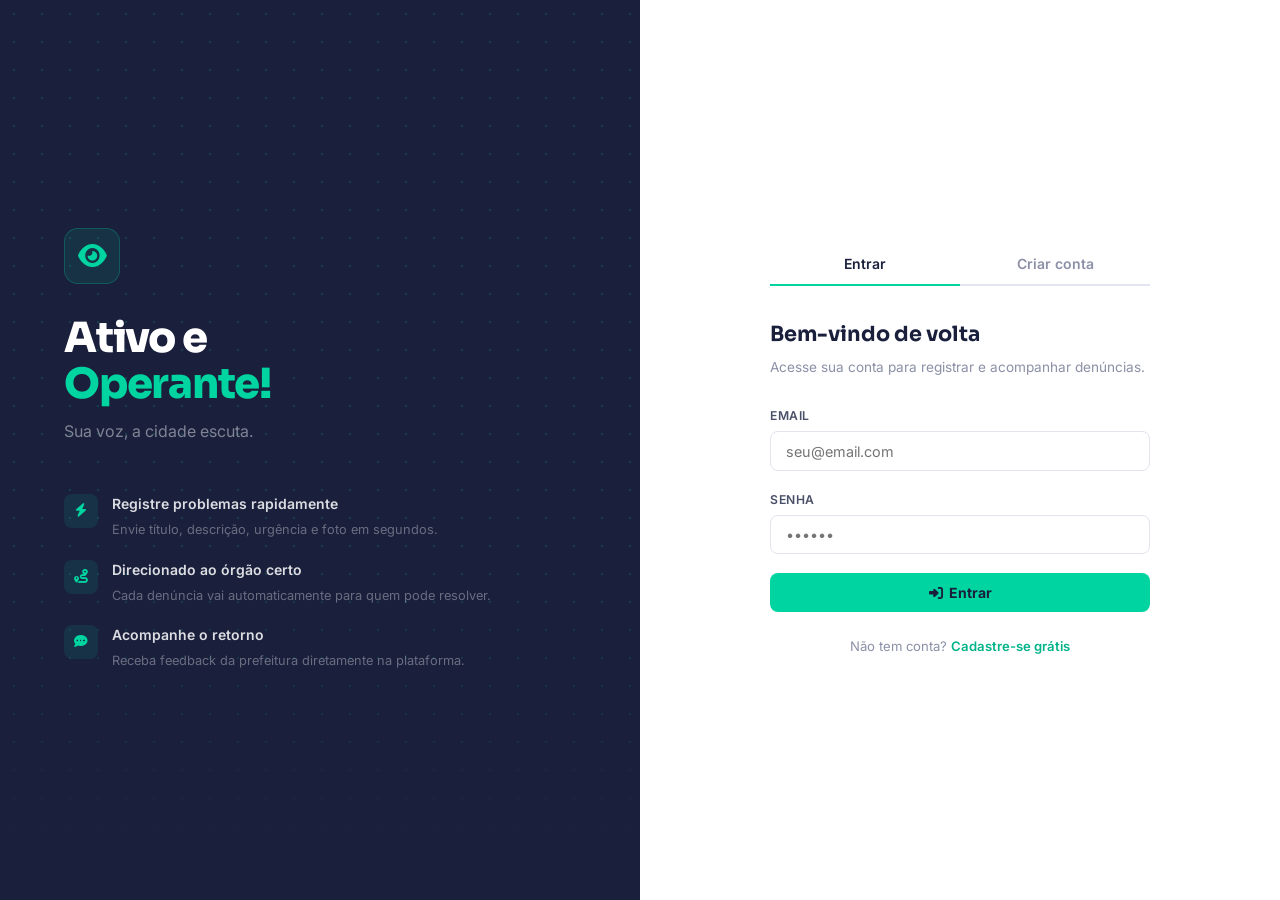
==== commit 71c7d47b: "style: refinando o css e html do projeto" ====
--- a/src/main/resources/static/index.html
+++ b/src/main/resources/static/index.html
@@ -9,22 +9,58 @@
     <link rel="stylesheet" href="css/style.css">
 </head>
 <body class="login-page">
-<div class="container">
-    <div id="globalAlert" class="alert"></div>
-    <div id="loading" class="loading hidden"><i class="fas fa-spinner"></i> Carregando...</div>
 
-    <!-- Login -->
-    <div id="loginScreen">
-        <div class="login-hero">
-            <div class="brand-icon">
-                <i class="fas fa-eye"></i>
+<!-- ESQUERDA: Brand -->
+<div class="login-left">
+    <div class="login-brand">
+        <div class="login-brand-icon">
+            <i class="fas fa-eye"></i>
+        </div>
+        <h1>Ativo e<br><span>Operante!</span></h1>
+        <p class="tagline">Sua voz, a cidade escuta.</p>
+
+        <div class="login-features">
+            <div class="login-feature">
+                <div class="login-feature-icon"><i class="fas fa-bolt"></i></div>
+                <div class="login-feature-text">
+                    <strong>Registre problemas rapidamente</strong>
+                    <span>Envie título, descrição, urgência e foto em segundos.</span>
+                </div>
             </div>
-            <h1>Ativo e <span>Operante!</span></h1>
-            <p>Sistema de Denúncias Cidadãs</p>
+            <div class="login-feature">
+                <div class="login-feature-icon"><i class="fas fa-route"></i></div>
+                <div class="login-feature-text">
+                    <strong>Direcionado ao órgão certo</strong>
+                    <span>Cada denúncia vai automaticamente para quem pode resolver.</span>
+                </div>
+            </div>
+            <div class="login-feature">
+                <div class="login-feature-icon"><i class="fas fa-comment-dots"></i></div>
+                <div class="login-feature-text">
+                    <strong>Acompanhe o retorno</strong>
+                    <span>Receba feedback da prefeitura diretamente na plataforma.</span>
+                </div>
+            </div>
+        </div>
+    </div>
+</div>
+
+<!-- DIREITA: Auth forms -->
+<div class="login-right">
+    <div class="login-right-inner">
+        <div id="globalAlert" class="alert"></div>
+        <div id="loading" class="loading hidden"><i class="fas fa-spinner"></i><span>Entrando...</span></div>
+
+        <div class="auth-tabs">
+            <button class="auth-tab active" onclick="switchTab('login')">Entrar</button>
+            <button class="auth-tab" onclick="switchTab('cadastro')">Criar conta</button>
         </div>
 
-        <div class="login-card">
-            <h2><i class="fas fa-sign-in-alt"></i> Acessar sistema</h2>
+        <!-- Login -->
+        <div id="panelLogin" class="auth-panel active">
+            <h2>Bem-vindo de volta</h2>
+            <p class="auth-sub">Acesse sua conta para registrar e acompanhar denúncias.</p>
+
             <form id="loginForm">
                 <div class="form-group">
                     <label>Email</label>
@@ -34,52 +70,46 @@
                     <label>Senha</label>
                     <input type="password" id="loginSenha" placeholder="••••••" required>
                 </div>
-                <button type="submit" class="btn-primary">Entrar</button>
+                <button type="submit" class="btn-primary" style="width:100%;justify-content:center">
+                    <i class="fas fa-sign-in-alt"></i> Entrar
+                </button>
             </form>
 
-            <hr>
-
-            <p>Não tem conta? <a href="#" onclick="showRegister()">Cadastre-se</a></p>
-        </div>
-    </div>
-
-    <!-- Cadastro -->
-    <div id="registerScreen" class="hidden">
-        <div class="login-hero">
-            <div class="brand-icon">
-                <i class="fas fa-user-plus"></i>
-            </div>
-            <h1>Criar <span>conta</span></h1>
-            <p>Cadastro de cidadão</p>
+            <p class="auth-footer">Não tem conta? <a onclick="switchTab('cadastro')">Cadastre-se grátis</a></p>
         </div>
 
-        <div class="login-card">
-            <h2><i class="fas fa-id-card"></i> Seus dados</h2>
+        <!-- Cadastro -->
+        <div id="panelCadastro" class="auth-panel">
+            <h2>Criar conta</h2>
+            <p class="auth-sub">Cadastro rápido — comece a registrar denúncias agora.</p>
+
             <form id="registerForm">
                 <div class="form-group">
                     <label>CPF</label>
                     <input type="text" id="registerCpf" placeholder="000.000.000-00" required
-                           oninput="this.value = this.value.replace(/[^0-9]/g, '').replace(/(\d{3})(\d{3})(\d{3})(\d{2})/, '$1.$2.$3-$4')"
+                           oninput="this.value=this.value.replace(/[^0-9]/g,'').replace(/(\d{3})(\d{3})(\d{3})(\d{2})/,'$1.$2.$3-$4')"
                            maxlength="14">
                 </div>
                 <div class="form-group">
                     <label>Email</label>
                     <input type="email" id="registerEmail" placeholder="seu@email.com" required>
                 </div>
-                <div class="form-group">
-                    <label>Senha</label>
-                    <input type="password" id="registerSenha" placeholder="••••••" required>
+                <div class="form-row">
+                    <div class="form-group">
+                        <label>Senha</label>
+                        <input type="password" id="registerSenha" placeholder="••••••" required>
+                    </div>
+                    <div class="form-group">
+                        <label>Confirmar senha</label>
+                        <input type="password" id="registerConfirmSenha" placeholder="••••••" required>
+                    </div>
                 </div>
-                <div class="form-group">
-                    <label>Confirmar senha</label>
-                    <input type="password" id="registerConfirmSenha" placeholder="••••••" required>
-                </div>
-                <button type="submit" class="btn-primary">Criar conta</button>
+                <button type="submit" class="btn-primary" style="width:100%;justify-content:center">
+                    <i class="fas fa-user-plus"></i> Criar conta
+                </button>
             </form>
 
-            <hr>
-
-            <p>Já tem conta? <a href="#" onclick="showLogin()">Fazer login</a></p>
+            <p class="auth-footer">Já tem conta? <a onclick="switchTab('login')">Fazer login</a></p>
         </div>
     </div>
 </div>
@@ -88,21 +118,17 @@
 <script src="js/api.js"></script>
 <script src="js/auth.js"></script>
 <script>
-    function showLogin() {
-        document.getElementById('loginScreen').classList.remove('hidden');
-        document.getElementById('registerScreen').classList.add('hidden');
-    }
-
-    function showRegister() {
-        document.getElementById('loginScreen').classList.add('hidden');
-        document.getElementById('registerScreen').classList.remove('hidden');
+    function switchTab(tab) {
+        document.querySelectorAll('.auth-tab').forEach((t, i) => {
+            t.classList.toggle('active', (i === 0 && tab === 'login') || (i === 1 && tab === 'cadastro'));
+        });
+        document.getElementById('panelLogin').classList.toggle('active', tab === 'login');
+        document.getElementById('panelCadastro').classList.toggle('active', tab === 'cadastro');
     }
 
     document.getElementById('loginForm').addEventListener('submit', async (e) => {
         e.preventDefault();
-        const email = document.getElementById('loginEmail').value;
-        const senha = document.getElementById('loginSenha').value;
-        await login(email, senha);
+        await login(document.getElementById('loginEmail').value, document.getElementById('loginSenha').value);
     });
 
     document.getElementById('registerForm').addEventListener('submit', async (e) => {
@@ -111,10 +137,8 @@
         const email = document.getElementById('registerEmail').value;
         const senha = document.getElementById('registerSenha').value;
         const confirmSenha = document.getElementById('registerConfirmSenha').value;
-
         if (senha !== confirmSenha) { showAlert('As senhas não coincidem!', 'error'); return; }
         if (cpf.length !== 11) { showAlert('CPF inválido!', 'error'); return; }
-
         await register(cpf, email, senha);
     });
 
--- a/src/main/resources/static/css/style.css
+++ b/src/main/resources/static/css/style.css
@@ -1,6 +1,5 @@
 @import url('https://fonts.googleapis.com/css2?family=Sora:wght@400;600;700;800&family=Inter:wght@300;400;500;600&display=swap');
 
-/* ── Reset & Base ── */
 *, *::before, *::after { margin: 0; padding: 0; box-sizing: border-box; }
 
 :root {
@@ -9,7 +8,7 @@
   --navy-soft: #2e3660;
   --accent:    #00d4a0;
   --accent-dim:#00b389;
-  --accent-bg: rgba(0, 212, 160, 0.08);
+  --accent-bg: rgba(0,212,160,.08);
   --text-1:    #0f1123;
   --text-2:    #4a5068;
   --text-3:    #8b90a7;
@@ -19,7 +18,6 @@
   --border:    #e2e4f0;
   --red:       #f04438;
   --orange:    #f79009;
-  --yellow:    #eacd47;
   --green-mid: #12b76a;
   --blue:      #2e6ee6;
   --radius-sm: 8px;
@@ -27,7 +25,7 @@
   --radius-lg: 20px;
   --shadow-sm: 0 1px 4px rgba(26,31,60,.06);
   --shadow-md: 0 4px 20px rgba(26,31,60,.10);
-  --shadow-lg: 0 12px 48px rgba(26,31,60,.14);
+  --shadow-lg: 0 12px 48px rgba(26,31,60,.16);
 }
 
 html { scroll-behavior: smooth; }
@@ -41,7 +39,211 @@
   line-height: 1.6;
 }
 
-/* ── Header ── */
+/* ─────────────────────────────────────────
+   LOGIN PAGE — split layout
+───────────────────────────────────────── */
+body.login-page {
+  background: var(--navy);
+  display: grid;
+  grid-template-columns: 1fr 1fr;
+  min-height: 100vh;
+}
+
+/* Left panel — brand */
+.login-left {
+  background: var(--navy);
+  display: flex;
+  flex-direction: column;
+  justify-content: center;
+  padding: 4rem;
+  position: relative;
+  overflow: hidden;
+}
+
+/* dot-grid signature element */
+.login-left::before {
+  content: '';
+  position: absolute;
+  inset: 0;
+  background-image: radial-gradient(rgba(0,212,160,.18) 1px, transparent 1px);
+  background-size: 28px 28px;
+  pointer-events: none;
+}
+
+/* bottom fade on the grid */
+.login-left::after {
+  content: '';
+  position: absolute;
+  bottom: 0; left: 0; right: 0;
+  height: 40%;
+  background: linear-gradient(to top, var(--navy), transparent);
+  pointer-events: none;
+}
+
+.login-brand {
+  position: relative;
+  z-index: 1;
+}
+
+.login-brand-icon {
+  width: 56px;
+  height: 56px;
+  background: rgba(0,212,160,.1);
+  border: 1.5px solid rgba(0,212,160,.25);
+  border-radius: var(--radius-md);
+  display: flex;
+  align-items: center;
+  justify-content: center;
+  margin-bottom: 2rem;
+}
+
+.login-brand-icon i {
+  font-size: 1.6rem;
+  color: var(--accent);
+}
+
+.login-brand h1 {
+  font-family: 'Sora', sans-serif;
+  font-size: 2.6rem;
+  font-weight: 800;
+  color: #fff;
+  line-height: 1.1;
+  letter-spacing: -.03em;
+  margin-bottom: .75rem;
+}
+
+.login-brand h1 span { color: var(--accent); }
+
+.login-brand .tagline {
+  font-size: 1rem;
+  color: rgba(255,255,255,.45);
+  margin-bottom: 3rem;
+  font-weight: 400;
+}
+
+.login-features {
+  display: flex;
+  flex-direction: column;
+  gap: 1.1rem;
+}
+
+.login-feature {
+  display: flex;
+  align-items: flex-start;
+  gap: .9rem;
+}
+
+.login-feature-icon {
+  width: 34px;
+  height: 34px;
+  min-width: 34px;
+  background: rgba(0,212,160,.1);
+  border-radius: var(--radius-sm);
+  display: flex;
+  align-items: center;
+  justify-content: center;
+  margin-top: 1px;
+}
+
+.login-feature-icon i {
+  font-size: .85rem;
+  color: var(--accent);
+}
+
+.login-feature-text strong {
+  display: block;
+  font-size: .875rem;
+  font-weight: 600;
+  color: rgba(255,255,255,.85);
+  margin-bottom: .1rem;
+}
+
+.login-feature-text span {
+  font-size: .8rem;
+  color: rgba(255,255,255,.35);
+  line-height: 1.4;
+}
+
+/* Right panel — form */
+.login-right {
+  background: var(--surface);
+  display: flex;
+  flex-direction: column;
+  justify-content: center;
+  padding: 4rem;
+}
+
+.login-right-inner {
+  max-width: 380px;
+  width: 100%;
+  margin: 0 auto;
+}
+
+.login-right-inner #globalAlert { margin-bottom: 1rem; }
+
+/* Tabs: Login / Cadastro */
+.auth-tabs {
+  display: flex;
+  border-bottom: 2px solid var(--border);
+  margin-bottom: 2rem;
+}
+
+.auth-tab {
+  flex: 1;
+  background: none;
+  border: none;
+  padding: .75rem 0;
+  font-family: 'Inter', sans-serif;
+  font-size: .875rem;
+  font-weight: 600;
+  color: var(--text-3);
+  cursor: pointer;
+  border-bottom: 2px solid transparent;
+  margin-bottom: -2px;
+  transition: color .2s, border-color .2s;
+}
+
+.auth-tab.active {
+  color: var(--navy);
+  border-bottom-color: var(--accent);
+}
+
+.auth-panel { display: none; }
+.auth-panel.active { display: block; }
+
+.auth-panel h2 {
+  font-family: 'Sora', sans-serif;
+  font-size: 1.3rem;
+  font-weight: 700;
+  color: var(--navy);
+  margin-bottom: .35rem;
+}
+
+.auth-panel p.auth-sub {
+  font-size: .85rem;
+  color: var(--text-3);
+  margin-bottom: 1.75rem;
+}
+
+.auth-footer {
+  text-align: center;
+  margin-top: 1.5rem;
+  font-size: .82rem;
+  color: var(--text-3);
+}
+
+.auth-footer a {
+  color: var(--accent-dim);
+  font-weight: 600;
+  text-decoration: none;
+  cursor: pointer;
+}
+
+.auth-footer a:hover { text-decoration: underline; }
+
+/* ─────────────────────────────────────────
+   HEADER
+───────────────────────────────────────── */
 .header {
   background: var(--navy);
   position: sticky;
@@ -53,7 +255,7 @@
 .nav-container {
   max-width: 1200px;
   margin: 0 auto;
-  padding: .9rem 2rem;
+  padding: .85rem 2rem;
   display: flex;
   justify-content: space-between;
   align-items: center;
@@ -64,71 +266,109 @@
   align-items: center;
   gap: 10px;
   font-family: 'Sora', sans-serif;
-  font-size: 1.15rem;
+  font-size: 1.1rem;
   font-weight: 700;
   color: #fff;
   letter-spacing: -.01em;
-}
-
-.logo i {
-  color: var(--accent);
-  font-size: 1.4rem;
-}
-
-.logo span em {
-  font-style: normal;
-  color: var(--accent);
-}
+  text-decoration: none;
+}
+
+.logo i { color: var(--accent); font-size: 1.3rem; }
+.logo em { font-style: normal; color: var(--accent); }
 
 .nav-links {
   display: flex;
-  gap: .25rem;
+  gap: .15rem;
   align-items: center;
 }
 
 .nav-links a {
   text-decoration: none;
-  color: rgba(255,255,255,.65);
-  font-size: .875rem;
+  color: rgba(255,255,255,.6);
+  font-size: .85rem;
   font-weight: 500;
-  padding: .45rem .9rem;
+  padding: .45rem .85rem;
   border-radius: var(--radius-sm);
   cursor: pointer;
   transition: color .2s, background .2s;
 }
 
-.nav-links a:hover {
-  color: #fff;
-  background: rgba(255,255,255,.08);
-}
+.nav-links a:hover { color: #fff; background: rgba(255,255,255,.08); }
 
 .btn-logout {
   background: transparent;
-  color: rgba(255,255,255,.55);
-  border: 1px solid rgba(255,255,255,.18);
-  padding: .4rem 1rem;
-  border-radius: var(--radius-sm);
-  cursor: pointer;
-  font-size: .875rem;
+  color: rgba(255,255,255,.5);
+  border: 1px solid rgba(255,255,255,.15);
+  padding: .4rem .9rem;
+  border-radius: var(--radius-sm);
+  cursor: pointer;
+  font-size: .85rem;
   font-weight: 500;
+  font-family: 'Inter', sans-serif;
   transition: all .2s;
-  margin-left: .5rem;
+  margin-left: .4rem;
 }
 
 .btn-logout:hover {
-  background: rgba(240,68,56,.15);
-  border-color: rgba(240,68,56,.4);
+  background: rgba(240,68,56,.12);
+  border-color: rgba(240,68,56,.35);
   color: #fca5a5;
 }
 
-/* ── Page wrapper ── */
+/* Welcome banner */
+.welcome-banner {
+  background: var(--navy);
+  padding: .6rem 2rem;
+  border-bottom: 1px solid rgba(255,255,255,.05);
+}
+
+.welcome-banner-inner {
+  max-width: 1200px;
+  margin: 0 auto;
+  display: flex;
+  align-items: center;
+  gap: .5rem;
+}
+
+.welcome-banner span {
+  font-size: .78rem;
+  color: rgba(255,255,255,.38);
+}
+
+.welcome-banner strong {
+  font-size: .78rem;
+  color: rgba(255,255,255,.6);
+  font-weight: 500;
+}
+
+.welcome-badge {
+  display: inline-flex;
+  align-items: center;
+  gap: 5px;
+  background: rgba(0,212,160,.1);
+  border: 1px solid rgba(0,212,160,.2);
+  color: var(--accent);
+  font-size: .7rem;
+  font-weight: 700;
+  padding: .15rem .55rem;
+  border-radius: 99px;
+  letter-spacing: .04em;
+  text-transform: uppercase;
+  margin-left: auto;
+}
+
+/* ─────────────────────────────────────────
+   MAIN CONTAINER
+───────────────────────────────────────── */
 .container {
   max-width: 1200px;
   margin: 0 auto;
   padding: 2rem 2rem 4rem;
 }
 
-/* ── Cards ── */
+/* ─────────────────────────────────────────
+   CARDS
+───────────────────────────────────────── */
 .card {
   background: var(--surface);
   border-radius: var(--radius-lg);
@@ -140,24 +380,32 @@
 
 .card h2 {
   font-family: 'Sora', sans-serif;
-  font-size: 1.15rem;
+  font-size: 1.1rem;
   font-weight: 700;
   color: var(--navy);
   margin-bottom: 1.5rem;
   display: flex;
   align-items: center;
-  gap: 10px;
-}
-
-.card h2 i { color: var(--accent); }
-
-/* ── Forms ── */
-.form-group { margin-bottom: 1.25rem; }
+  gap: 9px;
+}
+
+.card h2 i { color: var(--accent); font-size: 1rem; }
+
+/* ─────────────────────────────────────────
+   FORMS
+───────────────────────────────────────── */
+.form-group { margin-bottom: 1.15rem; }
+
+.form-row {
+  display: grid;
+  grid-template-columns: 1fr 1fr;
+  gap: 1rem;
+}
 
 label {
   display: block;
-  margin-bottom: .4rem;
-  font-size: .8rem;
+  margin-bottom: .35rem;
+  font-size: .76rem;
   font-weight: 600;
   color: var(--text-2);
   text-transform: uppercase;
@@ -166,7 +414,7 @@
 
 input, select, textarea {
   width: 100%;
-  padding: .7rem 1rem;
+  padding: .65rem .95rem;
   border: 1.5px solid var(--border);
   border-radius: var(--radius-sm);
   font-size: .9rem;
@@ -174,90 +422,100 @@
   color: var(--text-1);
   background: var(--surface);
   transition: border-color .2s, box-shadow .2s;
+  appearance: none;
 }
 
 input:focus, select:focus, textarea:focus {
   outline: none;
   border-color: var(--accent);
-  box-shadow: 0 0 0 3px rgba(0,212,160,.12);
-}
-
-textarea {
-  resize: vertical;
-  min-height: 100px;
-}
+  box-shadow: 0 0 0 3px rgba(0,212,160,.1);
+}
+
+textarea { resize: vertical; min-height: 95px; }
 
 input[type="file"] {
   padding: .55rem .8rem;
   background: var(--surface-2);
   cursor: pointer;
-}
-
-/* ── Buttons ── */
+  color: var(--text-2);
+}
+
+select {
+  background-image: url("data:image/svg+xml,%3Csvg xmlns='http://www.w3.org/2000/svg' width='12' height='12' viewBox='0 0 24 24' fill='none' stroke='%238b90a7' stroke-width='2'%3E%3Cpath d='M6 9l6 6 6-6'/%3E%3C/svg%3E");
+  background-repeat: no-repeat;
+  background-position: right .85rem center;
+  padding-right: 2.5rem;
+}
+
+/* ─────────────────────────────────────────
+   BUTTONS
+───────────────────────────────────────── */
 .btn-primary {
   background: var(--accent);
   color: var(--navy);
   border: none;
-  padding: .7rem 1.5rem;
-  border-radius: var(--radius-sm);
-  font-size: .9rem;
+  padding: .7rem 1.4rem;
+  border-radius: var(--radius-sm);
+  font-size: .875rem;
   font-weight: 700;
   font-family: 'Inter', sans-serif;
   cursor: pointer;
   transition: background .2s, transform .15s, box-shadow .2s;
-  letter-spacing: .01em;
+  display: inline-flex;
+  align-items: center;
+  gap: 6px;
 }
 
 .btn-primary:hover {
   background: var(--accent-dim);
   transform: translateY(-1px);
-  box-shadow: 0 4px 14px rgba(0,212,160,.35);
+  box-shadow: 0 4px 16px rgba(0,212,160,.3);
 }
 
 .btn-danger {
   background: transparent;
   color: var(--red);
-  border: 1.5px solid rgba(240,68,56,.3);
-  padding: .45rem 1rem;
-  border-radius: var(--radius-sm);
-  cursor: pointer;
-  font-size: .85rem;
+  border: 1.5px solid rgba(240,68,56,.25);
+  padding: .4rem .9rem;
+  border-radius: var(--radius-sm);
+  cursor: pointer;
+  font-size: .82rem;
   font-weight: 600;
   font-family: 'Inter', sans-serif;
   transition: all .2s;
-}
-
-.btn-danger:hover {
-  background: rgba(240,68,56,.08);
-  border-color: var(--red);
-}
+  display: inline-flex;
+  align-items: center;
+  gap: 5px;
+}
+
+.btn-danger:hover { background: rgba(240,68,56,.07); border-color: var(--red); }
 
 .btn-info {
   background: transparent;
   color: var(--blue);
-  border: 1.5px solid rgba(46,110,230,.3);
-  padding: .45rem 1rem;
-  border-radius: var(--radius-sm);
-  cursor: pointer;
-  font-size: .85rem;
+  border: 1.5px solid rgba(46,110,230,.25);
+  padding: .4rem .9rem;
+  border-radius: var(--radius-sm);
+  cursor: pointer;
+  font-size: .82rem;
   font-weight: 600;
   font-family: 'Inter', sans-serif;
   transition: all .2s;
-}
-
-.btn-info:hover {
-  background: rgba(46,110,230,.08);
-  border-color: var(--blue);
-}
+  display: inline-flex;
+  align-items: center;
+  gap: 5px;
+}
+
+.btn-info:hover { background: rgba(46,110,230,.07); border-color: var(--blue); }
 
 .btn-secondary {
   background: transparent;
   color: var(--text-2);
   border: 1.5px solid var(--border);
-  padding: .45rem 1rem;
-  border-radius: var(--radius-sm);
-  cursor: pointer;
-  font-size: .85rem;
+  padding: .4rem .9rem;
+  border-radius: var(--radius-sm);
+  cursor: pointer;
+  font-size: .82rem;
   font-weight: 600;
   font-family: 'Inter', sans-serif;
   transition: all .2s;
@@ -265,51 +523,55 @@
 
 .btn-secondary:hover { background: var(--surface-2); }
 
-/* ── Urgência badges ── */
+/* ─────────────────────────────────────────
+   URGÊNCIA BADGES
+───────────────────────────────────────── */
 .urgencia {
   display: inline-flex;
   align-items: center;
   gap: 5px;
-  padding: .25rem .75rem;
+  padding: .22rem .7rem;
   border-radius: 99px;
-  font-size: .75rem;
+  font-size: .72rem;
   font-weight: 700;
   letter-spacing: .04em;
   text-transform: uppercase;
-  margin-bottom: .75rem;
+  margin-bottom: .7rem;
 }
 
 .urgencia::before {
   content: '';
-  width: 6px;
-  height: 6px;
+  width: 5px; height: 5px;
   border-radius: 50%;
   background: currentColor;
-  opacity: .7;
-}
-
-.urgencia-1 { background: rgba(18,183,106,.12); color: #0a7a48; }
-.urgencia-2 { background: rgba(18,183,106,.18); color: #0d9a59; }
-.urgencia-3 { background: rgba(247,144,9,.12);  color: #b45309; }
-.urgencia-4 { background: rgba(240,68,56,.12);  color: #c0392b; }
-.urgencia-5 { background: rgba(240,68,56,.2);   color: #991b1b; }
-
-/* ── Denuncia cards grid ── */
+}
+
+.urgencia-1 { background: rgba(18,183,106,.1);  color: #0a7a48; }
+.urgencia-2 { background: rgba(18,183,106,.16); color: #0d9a59; }
+.urgencia-3 { background: rgba(247,144,9,.1);   color: #b45309; }
+.urgencia-4 { background: rgba(240,68,56,.1);   color: #c0392b; }
+.urgencia-5 { background: rgba(240,68,56,.18);  color: #991b1b; }
+
+/* ─────────────────────────────────────────
+   DENÚNCIA CARDS GRID
+───────────────────────────────────────── */
 .denuncias-grid {
   display: grid;
-  grid-template-columns: repeat(auto-fill, minmax(340px, 1fr));
-  gap: 1.25rem;
-  margin-top: 1rem;
+  grid-template-columns: repeat(auto-fill, minmax(330px, 1fr));
+  gap: 1.1rem;
+  margin-top: .75rem;
 }
 
 .denuncia-card {
   background: var(--surface);
   border-radius: var(--radius-md);
-  padding: 1.4rem 1.4rem 1.4rem 1.6rem;
+  padding: 1.35rem 1.35rem 1.1rem 1.5rem;
   border: 1px solid var(--border);
   border-left: 4px solid var(--accent);
   box-shadow: var(--shadow-sm);
-  transition: transform .25s, box-shadow .25s;
+  transition: transform .22s, box-shadow .22s;
+  display: flex;
+  flex-direction: column;
 }
 
 .denuncia-card:hover {
@@ -319,69 +581,76 @@
 
 .denuncia-titulo {
   font-family: 'Sora', sans-serif;
-  font-size: 1rem;
+  font-size: .975rem;
   font-weight: 700;
-  margin-bottom: .35rem;
+  margin-bottom: .3rem;
   color: var(--navy);
-  line-height: 1.35;
+  line-height: 1.3;
 }
 
 .denuncia-descricao {
   color: var(--text-2);
-  font-size: .875rem;
+  font-size: .85rem;
   line-height: 1.6;
-  margin-bottom: .75rem;
+  flex: 1;
 }
 
 .denuncia-meta {
-  font-size: .78rem;
+  font-size: .76rem;
   color: var(--text-3);
-  margin-top: .75rem;
+  margin-top: .85rem;
   padding-top: .75rem;
   border-top: 1px solid var(--surface-3);
   display: flex;
   flex-wrap: wrap;
-  gap: .5rem 1.25rem;
-}
-
-.denuncia-meta div strong { color: var(--text-2); }
-
-.denuncia-foto {
-  margin-top: .75rem;
-  border-radius: var(--radius-sm);
-  overflow: hidden;
-}
+  gap: .4rem 1.1rem;
+}
+
+.denuncia-meta div strong { color: var(--text-2); font-weight: 500; }
+
+.denuncia-actions {
+  display: flex;
+  gap: .5rem;
+  margin-top: 1rem;
+  padding-top: .85rem;
+  border-top: 1px solid var(--surface-3);
+}
+
+.denuncia-foto { margin-top: .75rem; }
 
 .denuncia-foto img {
   width: 100%;
-  max-height: 160px;
+  max-height: 150px;
   object-fit: cover;
   border-radius: var(--radius-sm);
   cursor: pointer;
   transition: opacity .2s;
-}
-
-.denuncia-foto img:hover { opacity: .88; }
+  border: 1px solid var(--border);
+}
+
+.denuncia-foto img:hover { opacity: .85; }
 
 .feedback {
-  background: rgba(46,110,230,.06);
-  border: 1px solid rgba(46,110,230,.15);
+  background: rgba(46,110,230,.05);
+  border: 1px solid rgba(46,110,230,.12);
   border-left: 3px solid var(--blue);
-  padding: .75rem 1rem;
+  padding: .7rem .9rem;
   border-radius: var(--radius-sm);
   margin-top: .75rem;
-  font-size: .85rem;
+  font-size: .83rem;
   color: var(--text-2);
 }
 
-.feedback strong { color: var(--blue); }
-.feedback p { margin-top: .25rem; }
-.feedback small { color: var(--text-3); font-size: .75rem; }
-
-/* ── Stats grid ── */
+.feedback strong { color: var(--blue); font-size: .78rem; text-transform: uppercase; letter-spacing: .04em; }
+.feedback p { margin-top: .2rem; }
+.feedback small { color: var(--text-3); font-size: .74rem; display: block; margin-top: .2rem; }
+
+/* ─────────────────────────────────────────
+   STATS GRID
+───────────────────────────────────────── */
 .stats-grid {
   display: grid;
-  grid-template-columns: repeat(auto-fit, minmax(200px, 1fr));
+  grid-template-columns: repeat(auto-fit, minmax(190px, 1fr));
   gap: 1rem;
   margin-bottom: 1.5rem;
 }
@@ -389,25 +658,25 @@
 .stat-card {
   background: var(--navy);
   color: white;
-  padding: 1.5rem;
+  padding: 1.4rem 1.5rem;
   border-radius: var(--radius-md);
   position: relative;
   overflow: hidden;
-}
-
-.stat-card::after {
+  border: 1px solid rgba(255,255,255,.05);
+}
+
+.stat-card::before {
   content: '';
   position: absolute;
-  top: -20px;
-  right: -20px;
-  width: 80px;
-  height: 80px;
+  top: -16px; right: -16px;
+  width: 70px; height: 70px;
   border-radius: 50%;
-  background: rgba(0,212,160,.12);
+  background: rgba(0,212,160,.1);
+  pointer-events: none;
 }
 
 .stat-card i {
-  font-size: 1.4rem;
+  font-size: 1.25rem;
   margin-bottom: .5rem;
   display: block;
   color: var(--accent);
@@ -415,54 +684,49 @@
 
 .stat-card .number {
   font-family: 'Sora', sans-serif;
-  font-size: 2.25rem;
+  font-size: 2rem;
   font-weight: 800;
   line-height: 1;
-  margin-bottom: .25rem;
+  margin-bottom: .2rem;
 }
 
 .stat-card .label {
-  font-size: .8rem;
-  opacity: .65;
+  font-size: .75rem;
+  opacity: .55;
   font-weight: 500;
   text-transform: uppercase;
-  letter-spacing: .04em;
-}
-
-/* ── Alerts ── */
+  letter-spacing: .05em;
+}
+
+/* ─────────────────────────────────────────
+   ALERTS
+───────────────────────────────────────── */
 .alert {
-  padding: .85rem 1.1rem;
+  padding: .8rem 1rem;
   border-radius: var(--radius-sm);
   margin-bottom: 1rem;
   display: none;
-  font-size: .875rem;
+  font-size: .85rem;
   font-weight: 500;
-  animation: slideIn .25s ease;
+  animation: slideIn .22s ease;
 }
 
 @keyframes slideIn {
-  from { transform: translateY(-10px); opacity: 0; }
-  to   { transform: translateY(0);     opacity: 1; }
-}
-
-.alert-success {
-  background: rgba(18,183,106,.1);
-  color: #0a7a48;
-  border: 1px solid rgba(18,183,106,.25);
-}
-
-.alert-error {
-  background: rgba(240,68,56,.08);
-  color: #991b1b;
-  border: 1px solid rgba(240,68,56,.2);
-}
-
-/* ── Modal ── */
+  from { transform: translateY(-8px); opacity: 0; }
+  to   { transform: translateY(0);    opacity: 1; }
+}
+
+.alert-success { background: rgba(18,183,106,.1);  color: #0a7a48; border: 1px solid rgba(18,183,106,.2); }
+.alert-error   { background: rgba(240,68,56,.08);  color: #991b1b; border: 1px solid rgba(240,68,56,.18); }
+
+/* ─────────────────────────────────────────
+   MODAL
+───────────────────────────────────────── */
 .modal {
   display: none;
   position: fixed;
   inset: 0;
-  background: rgba(15,17,35,.55);
+  background: rgba(15,17,35,.6);
   backdrop-filter: blur(4px);
   z-index: 2000;
   justify-content: center;
@@ -476,244 +740,135 @@
   background: var(--surface);
   padding: 2rem;
   border-radius: var(--radius-lg);
-  max-width: 480px;
+  max-width: 460px;
   width: 90%;
   box-shadow: var(--shadow-lg);
-  animation: slideUp .25s ease;
+  animation: slideUp .22s ease;
 }
 
 @keyframes slideUp {
-  from { transform: translateY(24px); opacity: 0; }
+  from { transform: translateY(20px); opacity: 0; }
   to   { transform: translateY(0);    opacity: 1; }
 }
 
 .modal-content h3 {
   font-family: 'Sora', sans-serif;
-  font-size: 1.1rem;
+  font-size: 1.05rem;
   font-weight: 700;
   color: var(--navy);
   margin-bottom: 1.25rem;
 }
 
-.modal-buttons { display: flex; gap: .75rem; margin-top: 1rem; }
-
-/* ── Loading ── */
+.modal-buttons { display: flex; gap: .65rem; margin-top: 1rem; }
+
+/* ─────────────────────────────────────────
+   LOADING
+───────────────────────────────────────── */
 .loading {
   text-align: center;
-  padding: 2rem;
+  padding: 2.5rem 2rem;
   color: var(--text-3);
-  font-size: .875rem;
+  font-size: .85rem;
+  display: flex;
+  flex-direction: column;
+  align-items: center;
+  gap: .5rem;
 }
 
 .loading i {
-  font-size: 1.5rem;
+  font-size: 1.4rem;
   color: var(--accent);
-  animation: spin .8s linear infinite;
-  display: block;
-  margin-bottom: .5rem;
+  animation: spin .75s linear infinite;
 }
 
 @keyframes spin { to { transform: rotate(360deg); } }
 
-/* ── Range slider ── */
+/* ─────────────────────────────────────────
+   RANGE
+───────────────────────────────────────── */
+.range-row { display: flex; align-items: center; gap: .75rem; }
+
 input[type="range"] {
   -webkit-appearance: none;
   appearance: none;
-  width: calc(100% - 50px);
-  height: 5px;
+  flex: 1;
+  height: 4px;
   background: var(--surface-3);
   border-radius: 99px;
   border: none;
   box-shadow: none;
-  display: inline-block;
-  margin-right: 10px;
   padding: 0;
-  vertical-align: middle;
+  width: auto;
 }
 
 input[type="range"]::-webkit-slider-thumb {
   -webkit-appearance: none;
-  width: 18px;
-  height: 18px;
+  width: 17px; height: 17px;
   border-radius: 50%;
   background: var(--accent);
   cursor: pointer;
-  box-shadow: 0 0 0 3px rgba(0,212,160,.2);
+  box-shadow: 0 0 0 3px rgba(0,212,160,.18);
 }
 
 #urgenciaValue {
-  display: inline-block;
-  width: 36px;
+  min-width: 32px;
   text-align: center;
   font-weight: 700;
   color: var(--accent);
-  font-size: 1rem;
-  vertical-align: middle;
-}
-
-/* ── Login page specifics ── */
-body.login-page {
-  background: var(--navy);
-  display: flex;
-  align-items: center;
-  justify-content: center;
-}
-
-body.login-page .container {
-  padding: 1.5rem;
-  display: flex;
-  flex-direction: column;
-  align-items: center;
-  justify-content: center;
-  min-height: 100vh;
-  margin: 0 auto;
-}
-
-.login-hero {
-  text-align: center;
-  margin-bottom: 2rem;
-  color: white;
-}
-
-.login-hero .brand-icon {
-  width: 64px;
-  height: 64px;
-  background: var(--accent-bg);
-  border: 2px solid rgba(0,212,160,.3);
-  border-radius: var(--radius-md);
-  display: inline-flex;
-  align-items: center;
-  justify-content: center;
-  margin-bottom: 1.25rem;
-}
-
-.login-hero .brand-icon i {
-  font-size: 2rem;
-  color: var(--accent);
-}
-
-.login-hero h1 {
-  font-family: 'Sora', sans-serif;
-  font-size: 1.75rem;
-  font-weight: 800;
-  letter-spacing: -.02em;
-  color: white;
-}
-
-.login-hero h1 span { color: var(--accent); }
-
-.login-hero p {
-  color: rgba(255,255,255,.5);
-  font-size: .875rem;
-  margin-top: .4rem;
-}
-
-.login-card {
-  background: rgba(255,255,255,.04);
-  border: 1px solid rgba(255,255,255,.1);
-  border-radius: var(--radius-lg);
-  padding: 2rem;
-  width: 100%;
-  max-width: 400px;
-  backdrop-filter: blur(10px);
-}
-
-.login-card h2 {
-  font-family: 'Sora', sans-serif;
-  font-size: 1rem;
-  font-weight: 600;
-  color: rgba(255,255,255,.8);
-  margin-bottom: 1.5rem;
-  display: flex;
-  align-items: center;
-  gap: 8px;
-}
-
-.login-card label {
-  color: rgba(255,255,255,.5);
-}
-
-.login-card input {
-  background: rgba(255,255,255,.06);
-  border-color: rgba(255,255,255,.12);
-  color: white;
-}
-
-.login-card input::placeholder { color: rgba(255,255,255,.25); }
-
-.login-card input:focus {
-  border-color: var(--accent);
-  background: rgba(255,255,255,.08);
-}
-
-.login-card hr {
-  border: none;
-  border-top: 1px solid rgba(255,255,255,.08);
-  margin: 1.25rem 0;
-}
-
-.login-card p {
-  text-align: center;
-  font-size: .85rem;
-  color: rgba(255,255,255,.4);
-}
-
-.login-card a {
-  color: var(--accent);
-  text-decoration: none;
-  font-weight: 600;
-}
-
-.login-card a:hover { text-decoration: underline; }
-
-.login-card .btn-primary { width: 100%; justify-content: center; }
-
-.login-card #globalAlert { display: block; }
-.login-card .alert { display: none; }
-.login-card .alert-error, .login-card .alert-success { display: block; }
-
-/* ── Empty state ── */
+  font-size: .95rem;
+}
+
+/* ─────────────────────────────────────────
+   EMPTY STATE
+───────────────────────────────────────── */
 .empty-state {
   text-align: center;
-  padding: 3.5rem 2rem;
+  padding: 3rem 2rem;
   color: var(--text-3);
 }
 
-.empty-state i {
-  font-size: 3rem;
-  margin-bottom: 1rem;
-  display: block;
-  color: var(--surface-3);
-}
-
-.empty-state p { font-size: .9rem; }
-
-/* ── Divider ── */
+.empty-state i { font-size: 2.5rem; margin-bottom: .85rem; display: block; opacity: .4; }
+.empty-state p { font-size: .875rem; }
+
 hr {
   border: none;
   border-top: 1px solid var(--border);
 }
 
-/* ── Utility ── */
 .hidden { display: none !important; }
-.secao, .secao-admin { }
-
-/* ── Responsive ── */
+
+/* ─────────────────────────────────────────
+   RESPONSIVE
+───────────────────────────────────────── */
+@media (max-width: 900px) {
+  body.login-page {
+    grid-template-columns: 1fr;
+    background: var(--surface);
+  }
+
+  .login-left {
+    padding: 3rem 2rem 2.5rem;
+    min-height: auto;
+  }
+
+  .login-left::before { opacity: .5; }
+
+  .login-brand h1 { font-size: 2rem; }
+
+  .login-features { display: none; }
+
+  .login-right {
+    padding: 2.5rem 2rem 3rem;
+  }
+}
+
 @media (max-width: 768px) {
-  .nav-container {
-    padding: .75rem 1rem;
-    gap: .75rem;
-    flex-wrap: wrap;
-  }
-
-  .nav-links { gap: .1rem; }
-  .nav-links a { padding: .4rem .6rem; font-size: .8rem; }
-
+  .nav-container { padding: .75rem 1rem; flex-wrap: wrap; gap: .5rem; }
+  .nav-links { gap: 0; }
+  .nav-links a { padding: .4rem .55rem; font-size: .8rem; }
   .container { padding: 1rem 1rem 3rem; }
-
   .denuncias-grid { grid-template-columns: 1fr; }
-
-  .stats-grid { grid-template-columns: repeat(2, 1fr); }
-
+  .stats-grid { grid-template-columns: repeat(2,1fr); }
   .card { padding: 1.25rem; }
+  .form-row { grid-template-columns: 1fr; }
 }
